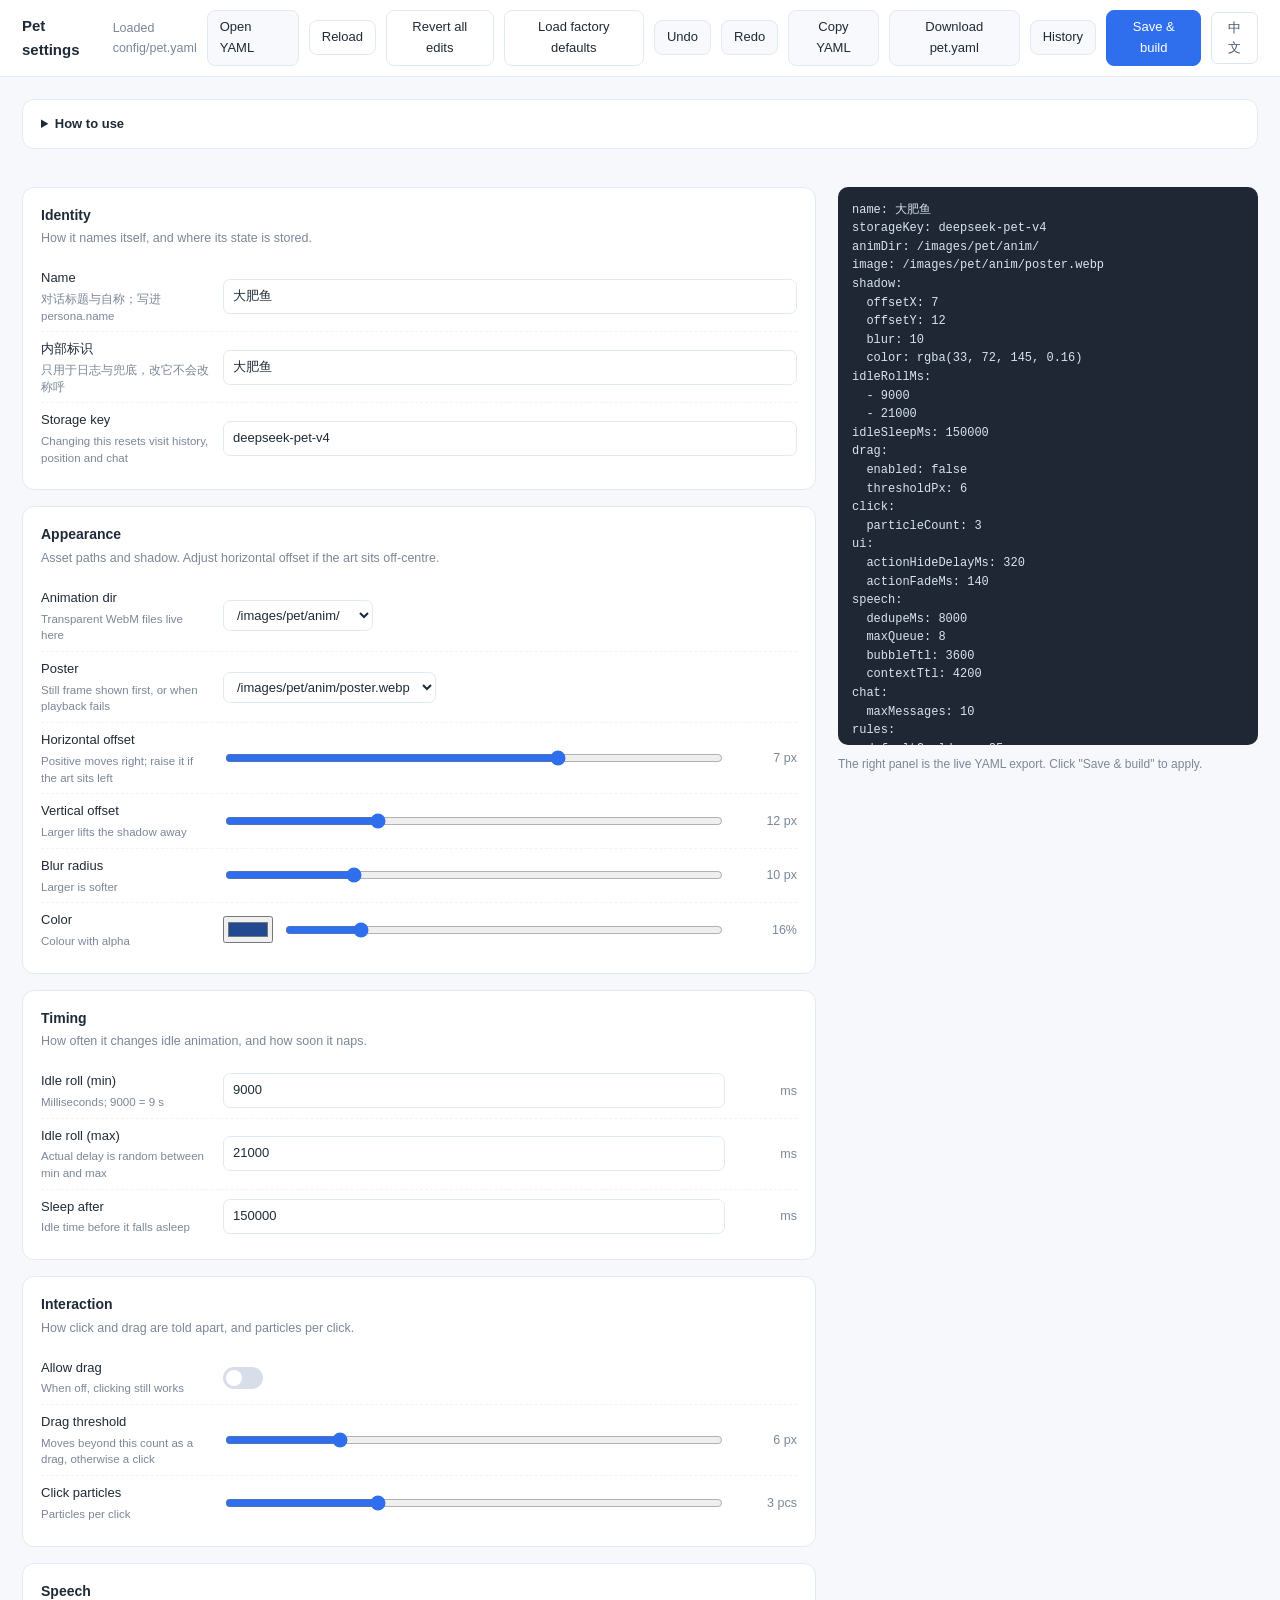
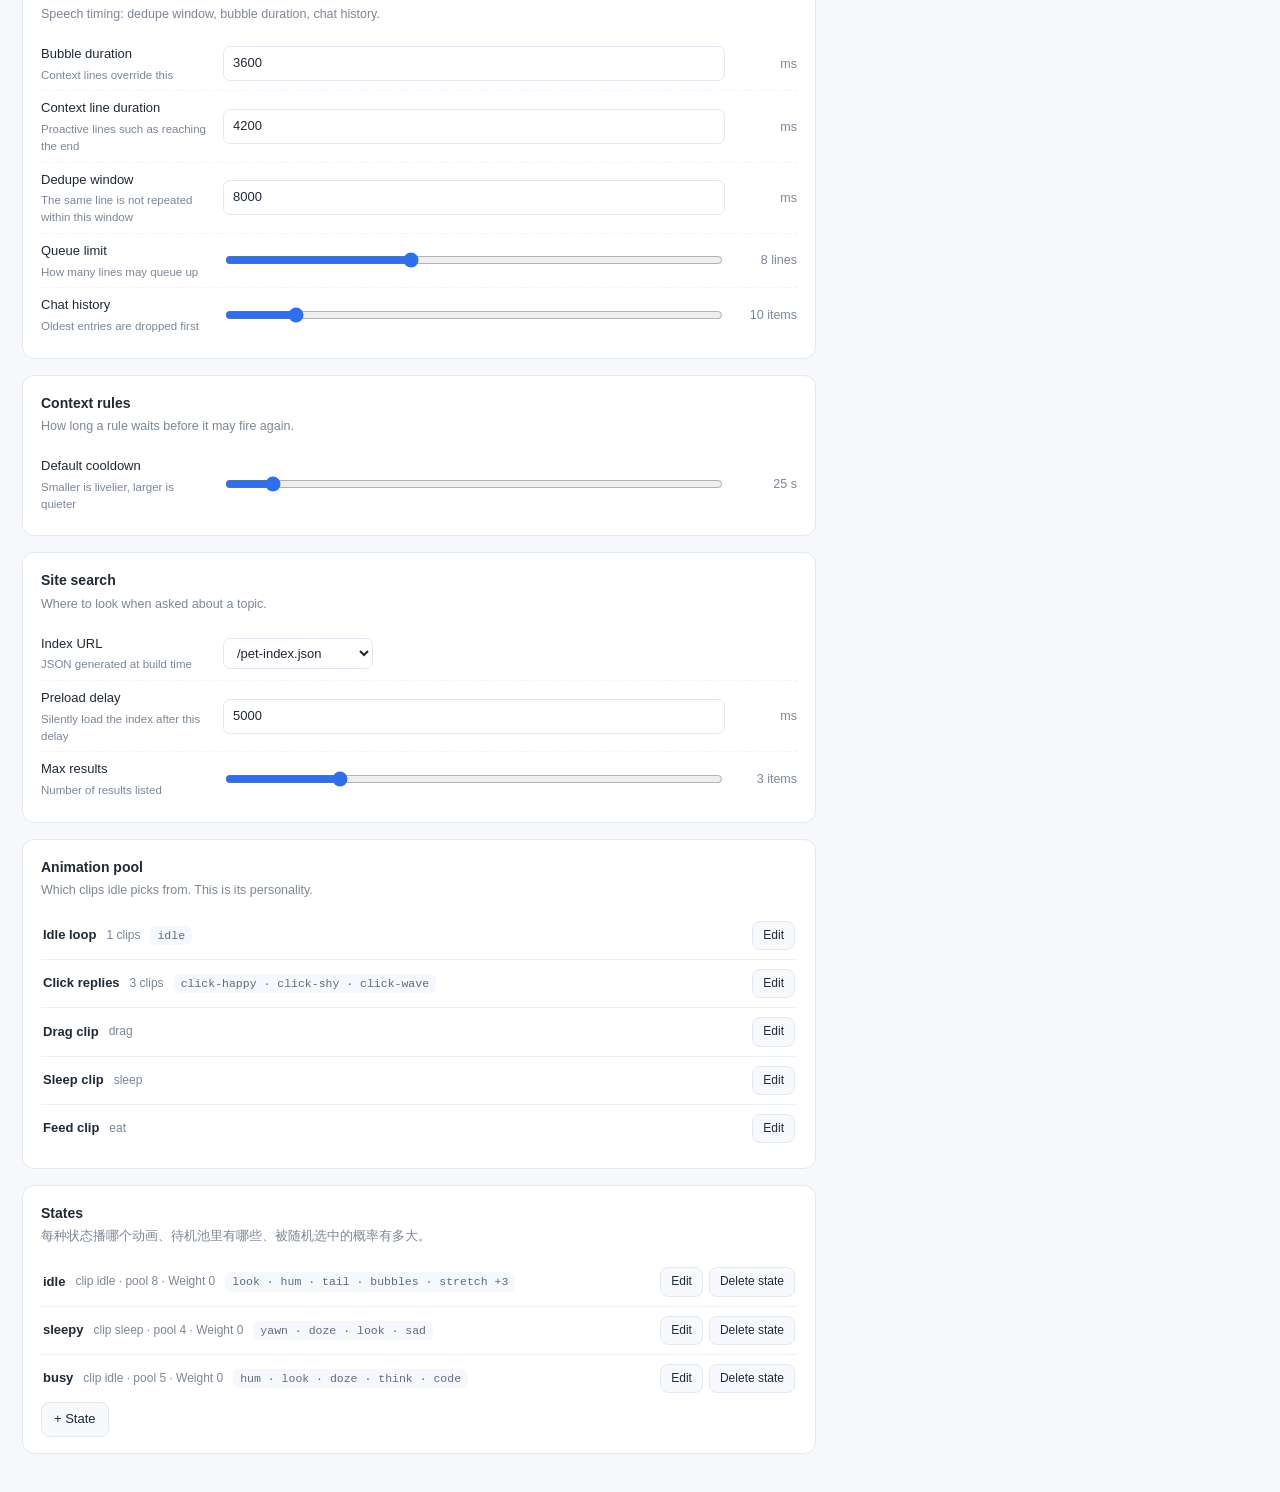
==== config-editor.html @ 7b2c8d51 "feat: 文案抽到 content/ 数据文件、默认配置可重置、规则可停用、演示页测试面板" ====
<!DOCTYPE html>
<html lang="zh-CN">
<head>
<meta charset="utf-8">
<meta name="viewport" content="width=device-width, initial-scale=1">
<title>宠物配置</title>
<style>
    :root {
        color-scheme: light;
        --line: #e3e9f3;
        --ink: #1f2a37;
        --muted: #7b8798;
        --brand: #2f6fed;
        --bg: #f6f8fc;
    }
    * { box-sizing: border-box; }
    .help-panel kbd { font:11px/1.4 ui-monospace,Consolas,monospace; background:#eef3fc; border:1px solid #d7e2f4; border-bottom-width:2px; border-radius:4px; padding:1px 5px; color:#2a4f9b; white-space:nowrap; }
    .help-panel code { background:#eef3fc; padding:1px 5px; border-radius:4px; font-size:12px; }

    body {
        margin: 0; background: var(--bg); color: var(--ink);
        font: 14px/1.6 -apple-system, "Segoe UI", "Microsoft YaHei", sans-serif;
    }
    header {
        position: sticky; top: 0; z-index: 20; background: #fff;
        border-bottom: 1px solid var(--line); padding: 10px 22px;
        display: flex; align-items: center; gap: 10px;
    }
    header h1 { font-size: 15px; margin: 0; }
    header .status { flex: 1; font-size: 12.5px; color: var(--muted); }
    button {
        font: inherit; font-size: 13px; padding: 6px 12px; cursor: pointer;
        border: 1px solid var(--line); background: #f7f9fd; border-radius: 8px; color: var(--ink);
    }
    button:hover { background: #eef3fc; }
    button.primary { background: var(--brand); border-color: var(--brand); color: #fff; }
    button.ghost { background: transparent; }

    main { display: grid; grid-template-columns: minmax(360px, 1fr) 420px; gap: 22px; padding: 22px; align-items: start; }
    @media (max-width: 1080px) { main { grid-template-columns: 1fr; } }

    .card { background: #fff; border: 1px solid var(--line); border-radius: 12px; padding: 16px 18px; margin-bottom: 16px; }
    .card > header { all: unset; display: block; margin-bottom: 10px; }
    .card h2 { font-size: 14px; margin: 0 0 2px; }
    .card .desc { font-size: 12.5px; color: var(--muted); margin: 0 0 12px; }

    .field { display: grid; grid-template-columns: 168px 1fr; gap: 14px; align-items: center; padding: 7px 0; border-top: 1px dashed transparent; }
    .field + .field { border-top-color: #f0f3f9; }
    .field .name { font-size: 13px; }
    .field .name small { display: block; color: var(--muted); font-size: 11.5px; line-height: 1.45; margin-top: 2px; }
    /* 控件只有这一套样式：文本框、数字框、多行文本、下拉都走同一组值 */
    input[type=text], input[type=number], textarea, select {
        width: 100%; padding: 6px 9px; border: 1px solid var(--line); border-radius: 7px;
        font: inherit; font-size: 13px; background: #fff; color: inherit; max-width: 100%;
    }
    input[type=text]:focus, input[type=number]:focus, textarea:focus, select:focus {
        outline: 2px solid rgba(47, 111, 237, .25); border-color: var(--brand);
    }
    .inline { display: flex; align-items: center; gap: 10px; }
    .inline select { width: auto; min-width: 150px; flex: 0 0 auto; }
    .inline input[type=range] { flex: 1; accent-color: var(--brand); }
    .val { min-width: 62px; text-align: right; font-variant-numeric: tabular-nums; font-size: 12.5px; color: var(--muted); }

    .switch { position: relative; display: inline-block; vertical-align: middle; flex: none; width: 40px; height: 22px; }
    .switch input { opacity: 0; width: 0; height: 0; }
    .switch span {
        position: absolute; inset: 0; background: #d7deea; border-radius: 999px; transition: .15s; cursor: pointer;
    }
    .switch span::after {
        content: ""; position: absolute; width: 16px; height: 16px; left: 3px; top: 3px;
        background: #fff; border-radius: 50%; transition: .15s;
    }
    .switch input:checked + span { background: var(--brand); }
    .switch input:checked + span::after { transform: translateX(18px); }

    .chips { display: flex; flex-wrap: wrap; gap: 6px; padding: 6px; border: 1px solid var(--line); border-radius: 8px; min-height: 38px; background: #fbfcfe; }
    .chip {
        display: inline-flex; align-items: center; gap: 6px; font-size: 12.5px;
        background: #eaf1ff; color: #2a4f9b; border-radius: 999px; padding: 2px 8px;
    }
    .srow { border-top:1px solid #eef2f8; padding:9px 2px; }
    .srow:first-child { border-top:0; }
    .srow-head { display:flex; align-items:center; gap:12px; justify-content:space-between; }
    .srow-main { display:flex; align-items:center; gap:10px; flex-wrap:wrap; min-width:0; }
    .srow-main b { font-size:13px; }
    .srow-meta { font-size:12px; color:var(--muted); font-variant-numeric:tabular-nums; }
    .srow-preview { font:11.5px/1.5 Consolas,monospace; color:#5f6b7d; background:#f5f8fd; border-radius:6px; padding:1px 7px; }
    .srow-bad { font-size:11px; color:#b22a2a; background:#fdeeee; border-radius:6px; padding:1px 7px; }
    .srow-btns { display:flex; gap:6px; flex-shrink:0; }
    .srow-btns button { font-size:12px; padding:4px 10px; }
    .srow.open { background:#fbfdff; }
    .srow.open .srow-head { margin-bottom:10px; }
    .ctrl-col { display:flex; flex-direction:column; gap:10px; }
    .ctrl-col > .chips.pick { margin:0; }
    .ctrl-col > .inline { gap:8px; }
    .field:has(.ctrl-col) { align-items:start; padding-top:10px; padding-bottom:12px; }
    .chips.pick { padding:0; border:0; }
    .chips.pick .chip { cursor:pointer; user-select:none; background:#f3f6fc; border:1px solid #e1e8f4; }
    .chips.pick .chip.on { background:#e8f0ff; border-color:var(--brand); color:#1c4fa8; font-weight:600; }
    .chips.pick .chip.bad { border-color:#e05a5a; background:#fdeeee; color:#a12121; }
    .chip b { cursor: pointer; font-weight: 400; color: #6f86b5; }
    .chip b:hover { color: #d43b3b; }
    .chips input { border: 0; outline: 0; font: inherit; font-size: 12.5px; background: transparent; flex: 1; min-width: 90px; }

    .rowcat { display: grid; grid-template-columns: 1fr 90px 2fr 28px; gap: 8px; align-items: center; margin-bottom: 8px; }
    .rowcat input { padding: 5px 8px; font-size: 12.5px; }
    .rowcat .del { border: 0; background: transparent; color: #b9c2d0; cursor: pointer; font-size: 15px; }
    .rowcat .del:hover { color: #d43b3b; }
    .cathead { display: grid; grid-template-columns: 1fr 90px 2fr 28px; gap: 8px; font-size: 11.5px; color: var(--muted); margin-bottom: 6px; }

    .panel { position: sticky; top: 66px; }
    .panel pre {
        margin: 0; padding: 14px; background: #1e2733; color: #d9e3f2; border-radius: 10px;
        font: 12px/1.55 Consolas, monospace; overflow: auto; max-height: 62vh;
    }
    .panel .tip { font-size: 12px; color: var(--muted); margin: 10px 0 0; }
    .banner {
        display: none; margin: 0 0 14px; padding: 12px 14px; border-radius: 10px;
        background: #fff8e8; border: 1px solid #f2ddb0; font-size: 12.5px;
    }
    .banner textarea { width: 100%; min-height: 90px; margin-top: 8px; font: 12px/1.5 Consolas, monospace; padding: 8px; border-radius: 8px; border: 1px solid #e6d3a8; }
</style>
</head>
<body data-title-key="cfg.title" data-help-key="cfg">
<header>
    <h1 data-i18n="cfg.title">宠物配置</h1>
    <span class="status" id="status" data-i18n="cfg.opening">正在读取配置…</span>
    <label class="ghost" style="display:inline-flex;align-items:center;padding:6px 12px;border:1px solid var(--line);border-radius:8px;background:#f7f9fd;cursor:pointer;font-size:13px"><span data-i18n="cfg.openFile">打开 YAML</span><input type="file" id="file" accept=".yaml,.yml,.json" hidden></label><button class="ghost" onclick="reload()" data-i18n="cfg.reload">重新读取</button>
    <button class="ghost" onclick="resetAll()" data-i18n="cfg.revert">撤销全部改动</button>
    <button class="ghost" onclick="resetFactory()" data-i18n="cfg.factory">恢复出厂默认</button>
    <button id="cfgUndoBtn" onclick="undo()" data-i18n="zone.undo" disabled>撤销</button>
    <button id="cfgRedoBtn" onclick="redo()" data-i18n="zone.redo" disabled>重做</button>
    <button onclick="copyYaml()" data-i18n="cfg.copy">复制 YAML</button>
    <button onclick="downloadYaml()" data-i18n="cfg.download">下载 pet.yaml</button>
    <button onclick="openHistory()" data-i18n="cfg.history">历史版本</button>
    <button class="primary" onclick="saveAndBuild()" data-i18n="cfg.save">保存并编译</button>
</header>

<main>
    <section>
        <div class="banner" id="banner">
            浏览器不让网页自动读取本地文件。点顶部「打开 YAML」选择 <code>config/pet.yaml</code>，
            或把内容粘到下面。
            <textarea id="pasteYaml" placeholder="粘贴 pet.yaml 全文…"></textarea>
            <button onclick="parsePaste()" data-i18n="cfg.parsePaste">解析粘贴内容</button>
        </div>
        <div id="form"></div>
    </section>

    <aside class="panel">
        <pre id="yaml"></pre>
        <p class="tip" data-i18n="cfg.tip">右侧是实时导出结果，点「保存并编译」即可生效。</p>
    </aside>
</main>

<script src="vendor/js-yaml.min.js"></script>
<script>
'use strict';

let cfg = null;
let base = null;   // 默认值，用于「恢复默认」

/* ---------- 撤销 / 重做 ---------- */
const history = { stack: [], index: -1, limit: 120 };
let pushTimer = null;

function snapshot() { return JSON.stringify(cfg); }

function updateHistoryButtons() {
    const u = document.getElementById('cfgUndoBtn');
    const r = document.getElementById('cfgRedoBtn');
    if (u) u.disabled = history.index <= 0;
    if (r) r.disabled = history.index >= history.stack.length - 1;
}

function pushHistory() {
    if (!cfg) return;
    const snap = snapshot();
    if (history.stack[history.index] === snap) return;
    history.stack = history.stack.slice(0, history.index + 1);
    history.stack.push(snap);
    if (history.stack.length > history.limit) history.stack.shift();
    history.index = history.stack.length - 1;
    updateHistoryButtons();
}

function resetHistory() {
    clearTimeout(pushTimer);
    if (!cfg) return;
    history.stack = [snapshot()];
    history.index = 0;
    updateHistoryButtons();
}

function schedulePush() {
    clearTimeout(pushTimer);
    pushTimer = setTimeout(pushHistory, 450);
}

function restore(snap) {
    cfg = JSON.parse(snap);
    render();
    updateHistoryButtons();
}

function undo() {
    clearTimeout(pushTimer);
    pushHistory();
    if (history.index <= 0) return;
    history.index -= 1;
    restore(history.stack[history.index]);
}

function redo() {
    clearTimeout(pushTimer);
    if (history.index >= history.stack.length - 1) return;
    history.index += 1;
    restore(history.stack[history.index]);
}

/* 在输入框里打字时交给浏览器原生撤销 */
function isTyping(target) {
    if (!target) return false;
    const tag = (target.tagName || '').toUpperCase();
    if (tag === 'TEXTAREA') return true;
    if (tag === 'INPUT') {
        const type = (target.type || 'text').toLowerCase();
        return ['text', 'number', 'range', 'color'].indexOf(type) >= 0;
    }
    return false;
}

document.addEventListener('keydown', function (e) {
    if (!(e.ctrlKey || e.metaKey)) return;
    const key = e.key.toLowerCase();
    const isUndo = key === 'z' && !e.shiftKey;
    const isRedo = (key === 'z' && e.shiftKey) || key === 'y';
    if (!isUndo && !isRedo) return;
    if (isTyping(e.target)) return;
    e.preventDefault();
    if (isUndo) undo(); else redo();
});

/* ---------------- 字段定义：中文标签 + 说明 + 控件类型 ---------------- */

const SCHEMA = [
    {
        title: '身份',
        desc: '它在对话里怎么称呼自己，以及状态存在哪个键下面。',
        fields: [
            { path: ['persona', 'name'], label: '名字', hint: '对话标题与自称；写进 persona.name', type: 'text' },
            { path: ['name'], label: '内部标识', hint: '只用于日志与兜底，改它不会改称呼', type: 'text' },
            { path: ['storageKey'], label: '存储键', hint: '换掉会让访客记录、位置、聊天全部重置', type: 'text' }
        ]
    },
    {
        title: '外观',
        desc: '素材位置与投影。角色看起来偏左或偏右，调「水平偏移」。',
        fields: [
            { path: ['animDir'], label: '动画目录', hint: '透明 WebM 放这里', type: 'path', asset: 'dirs' },
            { path: ['image'], label: '占位图', hint: '首帧或无法播放时的静帧', type: 'path', asset: 'images' },
            { path: ['shadow', 'offsetX'], label: '水平偏移', hint: '正数向右；偏左就调大', type: 'range', min: -20, max: 20, step: 1, unit: 'px' },
            { path: ['shadow', 'offsetY'], label: '垂直偏移', hint: '越大越"飘在上面"', type: 'range', min: 0, max: 40, step: 1, unit: 'px' },
            { path: ['shadow', 'blur'], label: '模糊半径', hint: '越大越柔和', type: 'range', min: 0, max: 40, step: 1, unit: 'px' },
            { path: ['shadow', 'color'], label: '颜色', hint: '带透明度的颜色值', type: 'color' }
        ]
    },
    {
        title: '节奏',
        desc: '她多久换一次待机小动作，以及多久没人理就睡着。',
        fields: [
            { path: ['idleRollMs', 0], label: '换动作间隔（最短）', hint: '单位毫秒；9000 = 9 秒', type: 'number', min: 1000, max: 120000, step: 500, unit: 'ms' },
            { path: ['idleRollMs', 1], label: '换动作间隔（最长）', hint: '实际间隔在上限与下限之间随机', type: 'number', min: 1000, max: 300000, step: 500, unit: 'ms' },
            { path: ['idleSleepMs'], label: '多久后睡着', hint: '无操作累计到这个时间', type: 'number', min: 10000, max: 1800000, step: 5000, unit: 'ms' }
        ]
    },
    {
        title: '交互',
        desc: '点击与拖拽怎么区分，点一下飘出几个粒子。',
        fields: [
            { path: ['drag', 'enabled'], label: '允许拖拽', hint: '关掉之后只能点', type: 'toggle' },
            { path: ['drag', 'thresholdPx'], label: '拖拽判定距离', hint: '位移超过这个值才算拖，否则算点', type: 'range', min: 2, max: 20, step: 1, unit: 'px' },
            { path: ['click', 'particleCount'], label: '点击粒子数', hint: '点一次飘出的爱心/水滴数量', type: 'range', min: 0, max: 10, step: 1, unit: '个' }
        ]
    },
    {
        title: '语言',
        desc: '说话的节奏：同一句多久内不重复、气泡停留多久、对话保留几条。',
        fields: [
            { path: ['speech', 'bubbleTtl'], label: '气泡停留', hint: '情境台词会覆盖这个值', type: 'number', min: 800, max: 20000, step: 200, unit: 'ms' },
            { path: ['speech', 'contextTtl'], label: '情境台词停留', hint: '读到底、换页这类主动说话', type: 'number', min: 800, max: 20000, step: 200, unit: 'ms' },
            { path: ['speech', 'dedupeMs'], label: '防重复窗口', hint: '这段时间内同一句不重复说', type: 'number', min: 0, max: 120000, step: 500, unit: 'ms' },
            { path: ['speech', 'maxQueue'], label: '待说队列上限', hint: '说不过来时最多积压几句', type: 'range', min: 1, max: 20, step: 1, unit: '句' },
            { path: ['chat', 'maxMessages'], label: '对话保留条数', hint: '超出后丢弃最早的', type: 'range', min: 4, max: 50, step: 1, unit: '条' }
        ]
    },
    {
        title: '情境规则',
        desc: '每条规则触发一次后，需要等多久才可能再次触发。',
        fields: [
            { path: ['rules', 'defaultCooldown'], label: '默认冷却', hint: '越小越活泼，越大越安静', type: 'range', min: 0, max: 300, step: 5, unit: '秒' }
        ]
    },
    {
        title: '站内检索',
        desc: '对话里问「有没有讲 X 的」时，去哪找索引。',
        fields: [
            { path: ['search', 'url'], label: '索引地址', hint: '构建期生成的 JSON', type: 'path', asset: 'json' },
            { path: ['search', 'preloadDelayMs'], label: '预取延迟', hint: '首屏多久后静默加载索引', type: 'number', min: 0, max: 60000, step: 500, unit: 'ms' },
            { path: ['search', 'maxResults'], label: '最多返回几条', hint: '问答里列出的结果数量', type: 'range', min: 1, max: 10, step: 1, unit: '条' }
        ]
    },

];

/* ---------------- 路径读写 ---------------- */

const T = (x) => (window.PetI18n ? PetI18n.t(x) : x);

/* 磁盘上真实存在的素材：能选就不让人手打 */
const ASSETS = { clips: [], images: [], json: [], dirs: [] };
let assetsReady = false;

async function loadAssets() {
    const grab = async (kind) => {
        try {
            const r = await fetch('/api/assets?kind=' + kind, { cache: 'no-store' });
            const j = await r.json();
            return j && j.ok ? j.items : [];
        } catch (e) { return []; }
    };
    const [clips, images, json] = await Promise.all([grab('clips'), grab('images'), grab('json')]);
    ASSETS.clips = clips;
    ASSETS.images = images;
    ASSETS.json = json.filter((x) => !/\/package\.json$/.test(x.path));
    const dirs = {};
    clips.forEach((c) => { dirs[c.path.replace(/[^/]+$/, '')] = true; });
    ASSETS.dirs = Object.keys(dirs).sort();
    assetsReady = clips.length > 0;
}

const clipNames = () => ASSETS.clips.map((c) => c.name);

const isObj = (v) => v && typeof v === 'object' && !Array.isArray(v);

function getPath(obj, path) {
    let o = obj;
    for (const k of path) { if (o == null) return undefined; o = o[k]; }
    return o;
}

function setPath(obj, path, value) {
    let o = obj;
    for (let i = 0; i < path.length - 1; i++) {
        if (o[path[i]] == null || typeof o[path[i]] !== 'object') o[path[i]] = {};
        o = o[path[i]];
    }
    o[path[path.length - 1]] = value;
}

/* ---------------- 控件 ---------------- */

function el(tag, cls, text) {
    const n = document.createElement(tag);
    if (cls) n.className = cls;
    if (text != null) n.textContent = text;
    return n;
}

function fieldRow(spec) {
    const wrap = el('div', 'field');
    const name = el('div', 'name', T(spec.label));
    if (spec.hint) name.appendChild(el('small', null, T(spec.hint)));
    wrap.appendChild(name);

    const value = getPath(cfg, spec.path);
    const ctrl = el('div');

    const commit = (v) => {
        setPath(cfg, spec.path, v);
        updateYaml();
        schedulePush();
    };

    if (spec.type === 'toggle') {
        const sw = el('label', 'switch');
        const input = document.createElement('input');
        input.type = 'checkbox';
        input.checked = !!value;
        input.addEventListener('change', () => commit(input.checked));
        sw.append(input, el('span'));
        ctrl.appendChild(sw);
    } else if (spec.type === 'range') {
        const box = el('div', 'inline');
        const input = document.createElement('input');
        input.type = 'range';
        input.min = spec.min; input.max = spec.max; input.step = spec.step || 1;
        input.value = value;
        const out = el('span', 'val', value + (spec.unit ? ' ' + T(spec.unit) : ''));
        input.addEventListener('input', () => {
            const v = Number(input.value);
            out.textContent = v + (spec.unit ? ' ' + T(spec.unit) : '');
            commit(v);
        });
        box.append(input, out);
        ctrl.appendChild(box);
    } else if (spec.type === 'color') {
        // 只给色板和透明度，避免手打 rgba 出错
        const box = el('div', 'inline');
        const cur = parseColor(value);
        const swatch = document.createElement('input');
        swatch.type = 'color';
        swatch.value = cur.hex;
        const alpha = document.createElement('input');
        alpha.type = 'range';
        alpha.min = 0; alpha.max = 100; alpha.step = 1;
        alpha.value = Math.round(cur.a * 100);
        const out = el('span', 'val', Math.round(cur.a * 100) + '%');
        const push = () => {
            const a = Number(alpha.value) / 100;
            out.textContent = Math.round(a * 100) + '%';
            commit(rgbaStr(swatch.value, a));
        };
        swatch.addEventListener('input', push);
        alpha.addEventListener('input', push);
        box.append(swatch, alpha, out);
        ctrl.appendChild(box);
    } else if (spec.type === 'path') {
        // 从磁盘清单里挑，选不到才允许手填
        const kind = spec.asset;          // dirs | images | json
        const pool = kind === 'dirs' ? ASSETS.dirs
            : kind === 'images' ? ASSETS.images.map((x) => x.path)
            : ASSETS.json.map((x) => x.path);
        const box = el('div', 'inline');
        const sel = document.createElement('select');
        const custom = document.createElement('input');
        custom.type = 'text';
        custom.placeholder = T('自定义路径');
        custom.style.display = 'none';

        const fill = (keep) => {
            sel.innerHTML = '';
            const opts = pool.slice();
            if (keep && opts.indexOf(keep) < 0) opts.unshift(keep);
            if (!keep && opts.length) {
                // 没设过值时才放一个不可选的占位，避免下拉里多一个点不出东西的项
                const ph = new Option(T('（未设置）'), '');
                ph.disabled = true;
                ph.selected = true;
                sel.appendChild(ph);
            }
            opts.forEach((v) => sel.appendChild(new Option(v, v)));
            if (keep) sel.value = keep;
        };
        fill(value);

        sel.addEventListener('change', () => {
            if (sel.value === '__custom') { custom.style.display = ''; custom.focus(); return; }
            if (!sel.value) return;               // 占位项不会触发，这里只是兜底
            custom.style.display = 'none';
            custom.value = '';
            commit(sel.value);
        });
        custom.addEventListener('input', () => commit(custom.value));

        const manual = new Option(T('手动输入…'), '__custom');
        sel.appendChild(manual);
        box.append(sel, custom);
        ctrl.appendChild(box);
    } else if (spec.type === 'number') {
        const box = el('div', 'inline');
        const input = document.createElement('input');
        input.type = 'number';
        input.value = value;
        if (spec.min != null) input.min = spec.min;
        if (spec.max != null) input.max = spec.max;
        input.step = spec.step || 1;
        const unit = el('span', 'val', spec.unit ? T(spec.unit) : '');
        input.addEventListener('input', () => {
            let v = Number(input.value);
            if (Number.isNaN(v)) return;
            if (spec.min != null && v < spec.min) v = spec.min;
            if (spec.max != null && v > spec.max) v = spec.max;
            commit(v);
        });
        box.append(input, unit);
        ctrl.appendChild(box);
    } else {
        const input = document.createElement('input');
        input.type = 'text';
        input.value = value == null ? '' : value;
        input.addEventListener('input', () => commit(input.value));
        ctrl.appendChild(input);
    }

    wrap.appendChild(ctrl);
    return wrap;
}

/* ---------------- 颜色工具 ---------------- */

function parseColor(v) {
    const s = String(v || '').trim();
    let m = s.match(/^#([0-9a-f]{6})$/i);
    if (m) {
        return {
            hex: '#' + m[1].toLowerCase(),
            a: 1
        };
    }
    m = s.match(/rgba?\(([^)]+)\)/i);
    if (m) {
        const p = m[1].split(',').map((x) => parseFloat(x));
        const h = (n) => Math.max(0, Math.min(255, Math.round(n || 0))).toString(16).padStart(2, '0');
        return {
            hex: '#' + h(p[0]) + h(p[1]) + h(p[2]),
            a: p.length > 3 && !Number.isNaN(p[3]) ? Math.max(0, Math.min(1, p[3])) : 1
        };
    }
    return { hex: '#214890', a: 0.16 };
}

function rgbaStr(hex, a) {
    const r = parseInt(hex.slice(1, 3), 16);
    const g = parseInt(hex.slice(3, 5), 16);
    const b = parseInt(hex.slice(5, 7), 16);
    return 'rgba(' + r + ', ' + g + ', ' + b + ', ' + (Math.round(a * 100) / 100) + ')';
}

function hexToRgb(hex) { return rgbaStr(hex, 0.16); }

/* ---------------- 状态（idle / sleepy / busy …） ---------------- */



/* ---------------- 动作库（折叠行 + 按需展开） ---------------- */

let animEditing = null;

function animEditor() {
    const card = el('div', 'card');
    card.appendChild(el('h2', null, T('动作库')));
    card.appendChild(el('p', 'desc', T('待机时从哪些动画里抽。改这里等于改她的性格。')));

    const body = el('div');
    card.appendChild(body);

    const ROWS = [
        { path: ['animations', 'idle'], label: '常驻待机', hint: '一直循环的动画', type: 'clips' },
        { path: ['animations', 'clicks'], label: '点击回应', hint: '被点时的候选', type: 'clips' },
        { path: ['animations', 'drag'], label: '拖拽动画', hint: '抓起时播的那一个', type: 'clip' },
        { path: ['animations', 'events', 'sleep'], label: '睡着时', hint: '进入休眠播一次', type: 'clip' },
        { path: ['animations', 'events', 'eat'], label: '喂食时', hint: '点喂食按钮播一次', type: 'clip' }
    ];

    const commit = (path, v) => {
        setPath(cfg, path, v);
        updateYaml();
        schedulePush();
    };

    const redraw = () => {
        body.innerHTML = '';
        ROWS.forEach((row, idx) => {
            const value = getPath(cfg, row.path);
            const open = animEditing === idx;

            const wrap = el('div', 'srow' + (open ? ' open' : ''));
            const head = el('div', 'srow-head');
            const main = el('div', 'srow-main');
            main.appendChild(el('b', null, T(row.label)));

            const meta = el('span', 'srow-meta');
            const paintMeta = () => {
                const v = getPath(cfg, row.path);
                if (row.type === 'clips') {
                    const list = Array.isArray(v) ? v : [];
                    meta.textContent = list.length + ' ' + T('个动画');
                } else {
                    meta.textContent = v || T('（不播动画）');
                }
            };
            paintMeta();
            main.appendChild(meta);

            if (!open) {
                const v = getPath(cfg, row.path);
                const list = Array.isArray(v) ? v : [];
                if (row.type === 'clips' && list.length) {
                    const pv = el('span', 'srow-preview');
                    pv.textContent = list.slice(0, 5).join(' · ') + (list.length > 5 ? ' +' + (list.length - 5) : '');
                    main.appendChild(pv);
                }
            }

            const btns = el('div', 'srow-btns');
            const edit = el('button', null, open ? T('收起') : T('编辑'));
            edit.addEventListener('click', () => {
                animEditing = open ? null : idx;
                redraw();
            });
            btns.appendChild(edit);
            head.append(main, btns);
            wrap.appendChild(head);

            if (open) {
                const ctrl = el('div', 'ctrl-col');
                const known = clipNames();

                if (row.type === 'clips') {
                    const list = Array.isArray(value) ? value.slice() : [];
                    const chips = el('div', 'chips pick');
                    const names = known.slice();
                    list.forEach((n) => { if (names.indexOf(n) < 0) names.push(n); });
                    const paint = () => {
                        chips.innerHTML = '';
                        names.forEach((n) => {
                            const on = list.indexOf(n) >= 0;
                            const missing = known.indexOf(n) < 0;
                            const chip = el('span', 'chip' + (on ? ' on' : '') + (missing ? ' bad' : ''), n);
                            if (missing) chip.title = T('配置里有，但磁盘上找不到这个动画');
                            chip.addEventListener('click', () => {
                                const k = list.indexOf(n);
                                if (k >= 0) list.splice(k, 1); else list.push(n);
                                commit(row.path, list.slice());
                                paintMeta();
                                paint();
                            });
                            chips.appendChild(chip);
                        });
                    };
                    paint();

                    const tools = el('div', 'inline');
                    const all = el('button', null, T('全选'));
                    all.addEventListener('click', () => {
                        list.length = 0;
                        known.forEach((n) => list.push(n));
                        commit(row.path, list.slice());
                        paintMeta();
                        paint();
                    });
                    const none = el('button', null, T('清空'));
                    none.addEventListener('click', () => {
                        list.length = 0;
                        commit(row.path, []);
                        paintMeta();
                        paint();
                    });
                    tools.append(all, none);
                    ctrl.append(chips, tools);
                } else {
                    const sel = document.createElement('select');
                    sel.appendChild(new Option(T('（不播动画）'), ''));
                    const names = known.slice();
                    if (value && names.indexOf(value) < 0) names.unshift(value);
                    names.forEach((n) => sel.appendChild(new Option(n, n)));
                    sel.value = value || '';
                    sel.addEventListener('change', () => {
                        commit(row.path, sel.value);
                        paintMeta();
                    });
                    ctrl.appendChild(sel);
                }
                wrap.appendChild(ctrl);
            }

            body.appendChild(wrap);
        });
    };

    redraw();
    return card;
}

/* 折叠时只画一行摘要；展开的那一个才建控件，避免每个状态都铺 32 个芯片 */
let stateEditing = null;

function statesEditor() {
    const card = el('div', 'card');
    card.appendChild(el('h2', null, T('状态')));
    card.appendChild(el('p', 'desc', T('每种状态播哪个动画、待机池里有哪些、被随机选中的概率有多大。')));

    const body = el('div');
    const footer = el('div');
    card.append(body, footer);

    const redraw = () => {
        body.innerHTML = '';
        const states = cfg.states && typeof cfg.states === 'object' ? cfg.states : null;
        if (!states) {
            body.appendChild(el('p', 'desc', T('配置里还没有 states。')));
            return;
        }
        if (stateEditing && !states[stateEditing]) stateEditing = null;

        Object.keys(states).forEach((name) => {
            const st = states[name] && typeof states[name] === 'object' ? states[name] : {};
            states[name] = st;
            const open = stateEditing === name;
            const pool = Array.isArray(st.pool) ? st.pool : [];
            const weight = Number.isFinite(Number(st.weight)) ? Number(st.weight) : 0;

            const row = el('div', 'srow' + (open ? ' open' : ''));
            const head = el('div', 'srow-head');

            const main = el('div', 'srow-main');
            main.appendChild(el('b', null, name));

            const meta = el('span', 'srow-meta');
            meta.textContent = 'clip ' + (st.clip || T('（不指定）')) +
                ' · ' + T('池') + ' ' + pool.length +
                ' · ' + T('权重') + ' ' + weight;
            main.appendChild(meta);

            if (!st.clip || !pool.length) {
                const bad = el('span', 'srow-bad', T('不完整'));
                bad.title = (!st.clip ? T('缺 clip') : '') + (!st.clip && !pool.length ? ' · ' : '') + (!pool.length ? T('池是空的') : '');
                main.appendChild(bad);
            }

            if (!open && pool.length) {
                const preview = el('span', 'srow-preview');
                preview.textContent = pool.slice(0, 5).join(' · ') + (pool.length > 5 ? ' +' + (pool.length - 5) : '');
                main.appendChild(preview);
            }

            const btns = el('div', 'srow-btns');
            const edit = el('button', null, open ? T('收起') : T('编辑'));
            edit.addEventListener('click', () => {
                stateEditing = open ? null : name;
                redraw();
            });
            btns.appendChild(edit);

            const del = el('button', null, T('删除状态'));
            del.addEventListener('click', () => {
                delete cfg.states[name];
                if (stateEditing === name) stateEditing = null;
                // 规则里引用到这个状态的也一并清掉，免得留下死引用
                if (cfg.policy && Array.isArray(cfg.policy.stateRules)) {
                    cfg.policy.stateRules = cfg.policy.stateRules.filter((r) => r && r.state !== name);
                }
                redraw();
                updateYaml();
                pushHistory();
            });
            btns.appendChild(del);

            head.append(main, btns);
            row.appendChild(head);

            if (open) {
                const ctrl = el('div', 'ctrl-col');

                const clip = document.createElement('select');
                clip.appendChild(new Option(T('（不指定）'), ''));
                const names = clipNames();
                if (st.clip && names.indexOf(st.clip) < 0) names.unshift(st.clip);
                names.forEach((n) => clip.appendChild(new Option(n, n)));
                clip.value = st.clip || '';

                // 权重只在这里改：滑杆 0–100，旁边显示原始值和占比
                const weightTotal = () => Object.keys(cfg.states || {}).reduce((a, id) => {
                    const w = Number((cfg.states[id] || {}).weight);
                    return a + (Number.isFinite(w) && w > 0 ? w : 0);
                }, 0);

                const weightBox = document.createElement('input');
                weightBox.type = 'range';
                weightBox.min = 0;
                weightBox.max = 100;
                weightBox.step = 1;
                weightBox.style.width = '120px';
                weightBox.title = T('随机权重');
                weightBox.value = Math.max(0, Math.min(100, weight));

                const weightOut = el('span', 'val');
                const paintWeight = () => {
                    const v = Number(st.weight) || 0;
                    const total = weightTotal();
                    const pct = total ? Math.round(v / total * 100) : 0;
                    weightOut.textContent = total ? v + ' · ' + pct + '%' : String(v);
                };
                paintWeight();

                weightBox.addEventListener('input', () => {
                    const v = Number(weightBox.value);
                    if (Number.isNaN(v) || v < 0) return;
                    st.weight = v;
                    meta.textContent = 'clip ' + (st.clip || T('（不指定）')) +
                        ' · ' + T('池') + ' ' + (Array.isArray(st.pool) ? st.pool.length : 0) +
                        ' · ' + T('权重') + ' ' + v;
                    paintWeight();
                    updateYaml();
                    schedulePush();
                });

                const inline = el('div', 'inline');
                inline.append(clip, el('span', 'val', T('权重')), weightBox, weightOut);

                const chips = el('div', 'chips pick');
                const known = clipNames();
                const poolNames = known.slice();
                pool.forEach((n) => { if (poolNames.indexOf(n) < 0) poolNames.push(n); });
                const paint = () => {
                    chips.innerHTML = '';
                    const cur = Array.isArray(st.pool) ? st.pool : [];
                    poolNames.forEach((n) => {
                        const on = cur.indexOf(n) >= 0;
                        const missing = known.indexOf(n) < 0;
                        const chip = el('span', 'chip' + (on ? ' on' : '') + (missing ? ' bad' : ''), n);
                        if (missing) chip.title = T('配置里有，但磁盘上找不到这个动画');
                        chip.addEventListener('click', () => {
                            const list = Array.isArray(st.pool) ? st.pool.slice() : [];
                            const k = list.indexOf(n);
                            if (k >= 0) list.splice(k, 1); else list.push(n);
                            st.pool = list;
                            meta.textContent = 'clip ' + (st.clip || T('（不指定）')) +
                                ' · ' + T('池') + ' ' + list.length +
                                ' · ' + T('权重') + ' ' + (Number.isFinite(Number(st.weight)) ? Number(st.weight) : 0);
                            updateYaml();
                            schedulePush();
                            paint();
                        });
                        chips.appendChild(chip);
                    });
                };
                paint();

                clip.addEventListener('change', () => {
                    st.clip = clip.value || undefined;
                    if (!clip.value) delete st.clip;
                    meta.textContent = 'clip ' + (st.clip || T('（不指定）')) +
                        ' · ' + T('池') + ' ' + (Array.isArray(st.pool) ? st.pool.length : 0) +
                        ' · ' + T('权重') + ' ' + (Number.isFinite(Number(st.weight)) ? Number(st.weight) : 0);
                    updateYaml();
                    schedulePush();
                });

                ctrl.append(inline, chips);
                row.appendChild(ctrl);
            }

            body.appendChild(row);
        });
    };

    footer.innerHTML = '';
    const add = el('button', null, T('＋ 添加状态'));
    add.addEventListener('click', () => {
        if (!cfg.states || typeof cfg.states !== 'object') cfg.states = {};
        let n = 1, id;
        do { id = 'state' + n; n += 1; } while (cfg.states[id]);
        cfg.states[id] = { clip: '', pool: [], weight: 10 };
        stateEditing = id;          // 新建的直接展开，省一次点击
        redraw();
        updateYaml();
        pushHistory();
    });
    footer.appendChild(add);

    redraw();
    return card;
}

/* ---------------- 渲染 ---------------- */

function render() {
    const form = document.getElementById('form');
    form.innerHTML = '';

    SCHEMA.forEach((sec) => {
        const card = el('div', 'card');
        card.appendChild(el('h2', null, T(sec.title)));
        if (sec.desc) card.appendChild(el('p', 'desc', T(sec.desc)));
        sec.fields.forEach((spec) => card.appendChild(fieldRow(spec)));
        form.appendChild(card);
    });

    form.appendChild(animEditor());
    form.appendChild(statesEditor());

    updateYaml();
}

function updateYaml() {
    const out = document.getElementById('yaml');
    try {
        out.textContent = window.jsyaml
            ? window.jsyaml.dump(cfg, { lineWidth: 100, noRefs: true })
            : JSON.stringify(cfg, null, 2);
    } catch (e) {
        out.textContent = '导出失败：' + e.message;
    }
}

/* ---------------- 数据 ---------------- */

function deepMerge(dst, src) {
    Object.keys(src).forEach((k) => {
        const v = src[k];
        if (isObj(v) && isObj(dst[k])) deepMerge(dst[k], v);
        else if (Array.isArray(v)) dst[k] = JSON.parse(JSON.stringify(v));
        else if (isObj(v)) dst[k] = deepMerge({}, v);
        else dst[k] = v;
    });
    return dst;
}

function loadFromFile(file) {
    const reader = new FileReader();
    reader.onload = () => {
        try {
            const text = String(reader.result);
            cfg = window.jsyaml ? window.jsyaml.load(text) : JSON.parse(text);
            base = JSON.parse(JSON.stringify(cfg));
            document.getElementById('banner').style.display = 'none';
            render();
            var __st2 = document.getElementById('status');
            __st2.dataset.key = 'msg.loaded';
            __st2.dataset.suffix = ' ' + file.name;
            __st2.textContent = (window.PetI18n ? PetI18n.s('msg.loaded') : '已读取') + ' ' + file.name;
        } catch (e) {
            alert('解析失败：' + e.message);
        }
    };
    reader.readAsText(file, 'utf-8');
}

document.addEventListener('DOMContentLoaded', function () {
    const input = document.getElementById('file');
    if (input) input.addEventListener('change', function () {
        if (input.files && input.files[0]) loadFromFile(input.files[0]);
    });
});

let baseHash = null;    // 上次读/存时磁盘文件的哈希

/* ---------- 磁盘版本守卫 ----------
 * 这些页面保存的是"内存里的那份配置"。如果页面是在文件被改之前打开的，
 * 保存就会把磁盘上的新改动整份冲掉。保存前先比一次内容哈希。 */
async function fileSha1(text) {
    try {
        if (!(window.crypto && crypto.subtle)) return null;
        const buf = await crypto.subtle.digest('SHA-1', new TextEncoder().encode(text));
        return Array.from(new Uint8Array(buf)).map((b) => b.toString(16).padStart(2, '0')).join('');
    } catch (e) { return null; }
}

async function currentFileSha1(rel) {
    try {
        const r = await fetch(rel + '?ts=' + Date.now(), { cache: 'no-store' });
        if (!r.ok) return null;
        return await fileSha1(new TextDecoder('utf-8').decode(await r.arrayBuffer()));
    } catch (e) { return null; }
}

/* 返回 true = 可以继续保存；false = 用户选择放弃 */
async function confirmOverwrite(rel) {
    const diskHash = await currentFileSha1(rel);
    if (!diskHash || !baseHash || diskHash === baseHash) return true;
    return confirm(
        '磁盘上的 ' + rel + ' 在你打开这个页面之后被改过（另一个标签页，或者手工编辑）。\n\n' +
        '现在保存会用页面里的内容覆盖它，那些改动会丢。\n' +
        '建议先取消，点「重新读取」，再重新改一遍。\n\n' +
        '仍然要保存吗？'
    );
}

async function reload() {
    const status = document.getElementById('status');
    status.textContent = '正在读取…';
    try {
        const res = await fetch('config/pet.yaml?ts=' + Date.now());
        if (!res.ok) throw new Error('HTTP ' + res.status);
        const text = new TextDecoder('utf-8').decode(await res.arrayBuffer());
        cfg = window.jsyaml ? window.jsyaml.load(text) : JSON.parse(text);
        base = JSON.parse(JSON.stringify(cfg));
        baseHash = await fileSha1(text);
        document.getElementById('banner').style.display = 'none';
        render();
        resetHistory();
        var __st = document.getElementById('status');
        __st.dataset.key = 'msg.loaded';
        __st.dataset.suffix = ' config/pet.yaml';
        __st.textContent = (window.PetI18n ? PetI18n.s('msg.loaded') : '已读取') + ' config/pet.yaml';
    } catch (e) {
        status.textContent = '读不到配置文件，请粘贴内容';
        document.getElementById('banner').style.display = 'block';
    }
}

function parsePaste() {
    const text = document.getElementById('pasteYaml').value;
    if (!text.trim()) return;
    try {
        cfg = window.jsyaml ? window.jsyaml.load(text) : JSON.parse(text);
        base = JSON.parse(JSON.stringify(cfg));
        document.getElementById('banner').style.display = 'none';
        render();
        resetHistory();
        document.getElementById('status').textContent = '已从粘贴内容读取';
    } catch (e) {
        alert('解析失败：' + e.message);
    }
}

function resetAll() {
    if (!base) return;
    if (!confirm('把所有项恢复成刚读取时的值？')) return;
    cfg = JSON.parse(JSON.stringify(base));
    render();
    pushHistory();
    document.getElementById('status').textContent = '已恢复';
}

/* 恢复出厂默认：读 config/pet.default.yaml 装进编辑器，不直接写盘 */
async function resetFactory() {
    const status = document.getElementById('status');
    if (!confirm(T('用 config/pet.default.yaml 里的出厂默认值替换当前内容？') + '\n' + T('（只是载入到编辑器，点「保存并编译」才会写盘）'))) return;
    try {
        const r = await fetch('config/pet.default.yaml?ts=' + Date.now(), { cache: 'no-store' });
        if (!r.ok) throw new Error('HTTP ' + r.status);
        const text = new TextDecoder('utf-8').decode(await r.arrayBuffer());
        cfg = window.jsyaml ? window.jsyaml.load(text) : JSON.parse(text);
        render();
        pushHistory();
        status.textContent = T('已载入出厂默认值，点「保存并编译」写回');
    } catch (e) {
        status.textContent = T('读不到 config/pet.default.yaml：') + e.message;
    }
}

function copyYaml() {
    const text = document.getElementById('yaml').textContent;
    navigator.clipboard.writeText(text)
        .then(() => { document.getElementById('status').textContent = 'YAML 已复制到剪贴板'; })
        .catch(() => { document.getElementById('status').textContent = '复制失败，请手动选中右侧内容'; });
}

async function saveAndBuild() {
    const status = document.getElementById('status');
    const yamlText = document.getElementById('yaml').textContent;

    status.textContent = window.PetI18n ? PetI18n.s('msg.saving') : '正在保存…';
    if (!(await confirmOverwrite('config/pet.yaml'))) {
        status.textContent = '已取消保存：磁盘文件已被改过，请先点「重新读取」';
        return;
    }
    try {
        const save = await fetch('/api/save', {
            method: 'POST',
            headers: { 'Content-Type': 'application/json' },
            body: JSON.stringify({ path: 'config/pet.yaml', content: yamlText })
        });
        const saveRes = await save.json();
        if (!saveRes.ok) throw new Error(saveRes.error || '保存失败');

        status.textContent = window.PetI18n ? PetI18n.s('msg.saving') : '正在保存…';
        const build = await fetch('/api/build', { method: 'POST', headers: { 'Content-Type': 'application/json' }, body: '{}' });
        const buildRes = await build.json();
        if (buildRes.ok) {
            baseHash = await fileSha1(yamlText);
            base = JSON.parse(JSON.stringify(cfg));
            try { localStorage.setItem('pet-config-ts', String(Date.now())); } catch (e) {}
            status.textContent = window.PetI18n ? PetI18n.s('msg.saved') : '已保存并编译完成';
        } else {
            status.textContent = (window.PetI18n ? PetI18n.s('msg.failed') : '失败：') + (buildRes.stderr || buildRes.stdout || buildRes.error || '').slice(0, 120);
        }
    } catch (e) {
        status.textContent = window.PetI18n ? PetI18n.s('msg.needServer') : '需要本地服务器';
    }
}

function downloadYaml() {
    const blob = new Blob([document.getElementById('yaml').textContent], { type: 'text/yaml;charset=utf-8' });
    const a = document.createElement('a');
    a.href = URL.createObjectURL(blob);
    a.download = 'pet.yaml';
    a.click();
    URL.revokeObjectURL(a.href);
    document.getElementById('status').textContent = '已下载 pet.yaml';
}

loadAssets().then(reload);
window.addEventListener('load', function () {
    if (!window.PetI18n) return;
    (function () {
        var st0 = document.getElementById('status');
        if (st0 && st0.dataset.key) st0.textContent = PetI18n.s(st0.dataset.key) + (st0.dataset.suffix || '');
    })();
    PetI18n.onChange(function () {
        render();
        var st = document.getElementById('status');
        var key = st.dataset.key;
        if (key) st.textContent = PetI18n.s(key) + (st.dataset.suffix || '');
    });
});
</script>
<script src="assets/i18n.js"></script>
<div id="histModal" style="display:none;position:fixed;inset:0;background:rgba(20,30,45,.45);z-index:99">
    <div style="max-width:520px;margin:80px auto;background:#fff;border-radius:14px;padding:18px 20px;box-shadow:0 20px 60px rgba(20,40,80,.25)">
        <h3 style="margin:0 0 4px;font-size:15px" data-i18n="hist.title">历史版本</h3>
        <p style="margin:0 0 12px;font-size:12.5px;color:#7b8798" data-i18n="hist.desc">每次保存前自动留一份，最多 20 份。</p>
        <div id="histList" style="max-height:46vh;overflow:auto"></div>
        <div style="text-align:right;margin-top:12px">
            <button onclick="document.getElementById('histModal').style.display='none'" data-i18n="hist.close">关闭</button>
        </div>
    </div>
</div>
<script>
async function openHistory() {
    const modal = document.getElementById('histModal');
    const list = document.getElementById('histList');
    modal.style.display = 'block';
    list.textContent = '读取中…';
    try {
        const res = await fetch('/api/backups');
        const data = await res.json();
        if (!data.items || !data.items.length) { list.textContent = '还没有备份。'; return; }
        list.innerHTML = '';
        data.items.forEach(function (it) {
            const row = document.createElement('div');
            row.style.cssText = 'display:flex;align-items:center;gap:10px;padding:7px 0;border-bottom:1px solid #f0f3f9;font-size:13px';
            const label = document.createElement('span');
            label.style.cssText = 'flex:1;font-family:Consolas,monospace;font-size:12px';
            label.textContent = it.name;
            const size = document.createElement('span');
            size.style.cssText = 'color:#7b8798;font-size:12px';
            size.textContent = Math.round(it.size / 102.4) / 10 + ' KB';
            const btn = document.createElement('button');
            btn.textContent = window.PetI18n ? PetI18n.s('hist.restore') : '恢复';
            btn.style.cssText = 'font-size:12px;padding:3px 10px';
            btn.onclick = function () { restoreBackup(it.name); };
            row.append(label, size, btn);
            list.appendChild(row);
        });
    } catch (e) {
        list.textContent = '需要本地服务器（双击 start.bat 后打开本页）。';
    }
}

async function restoreBackup(name) {
    if (!confirm('用这份备份覆盖当前配置？当前版本会先被备份。')) return;
    const res = await fetch('/api/restore', {
        method: 'POST',
        headers: { 'Content-Type': 'application/json' },
        body: JSON.stringify({ name: name })
    });
    const data = await res.json();
    document.getElementById('histModal').style.display = 'none';
    if (data.ok) {
        document.getElementById('status').textContent = '已恢复 ' + name + '，正在重新读取…';
        await reload();
    } else {
        document.getElementById('status').textContent = '恢复失败：' + (data.error || '');
    }
}
</script>
</body>
</html>
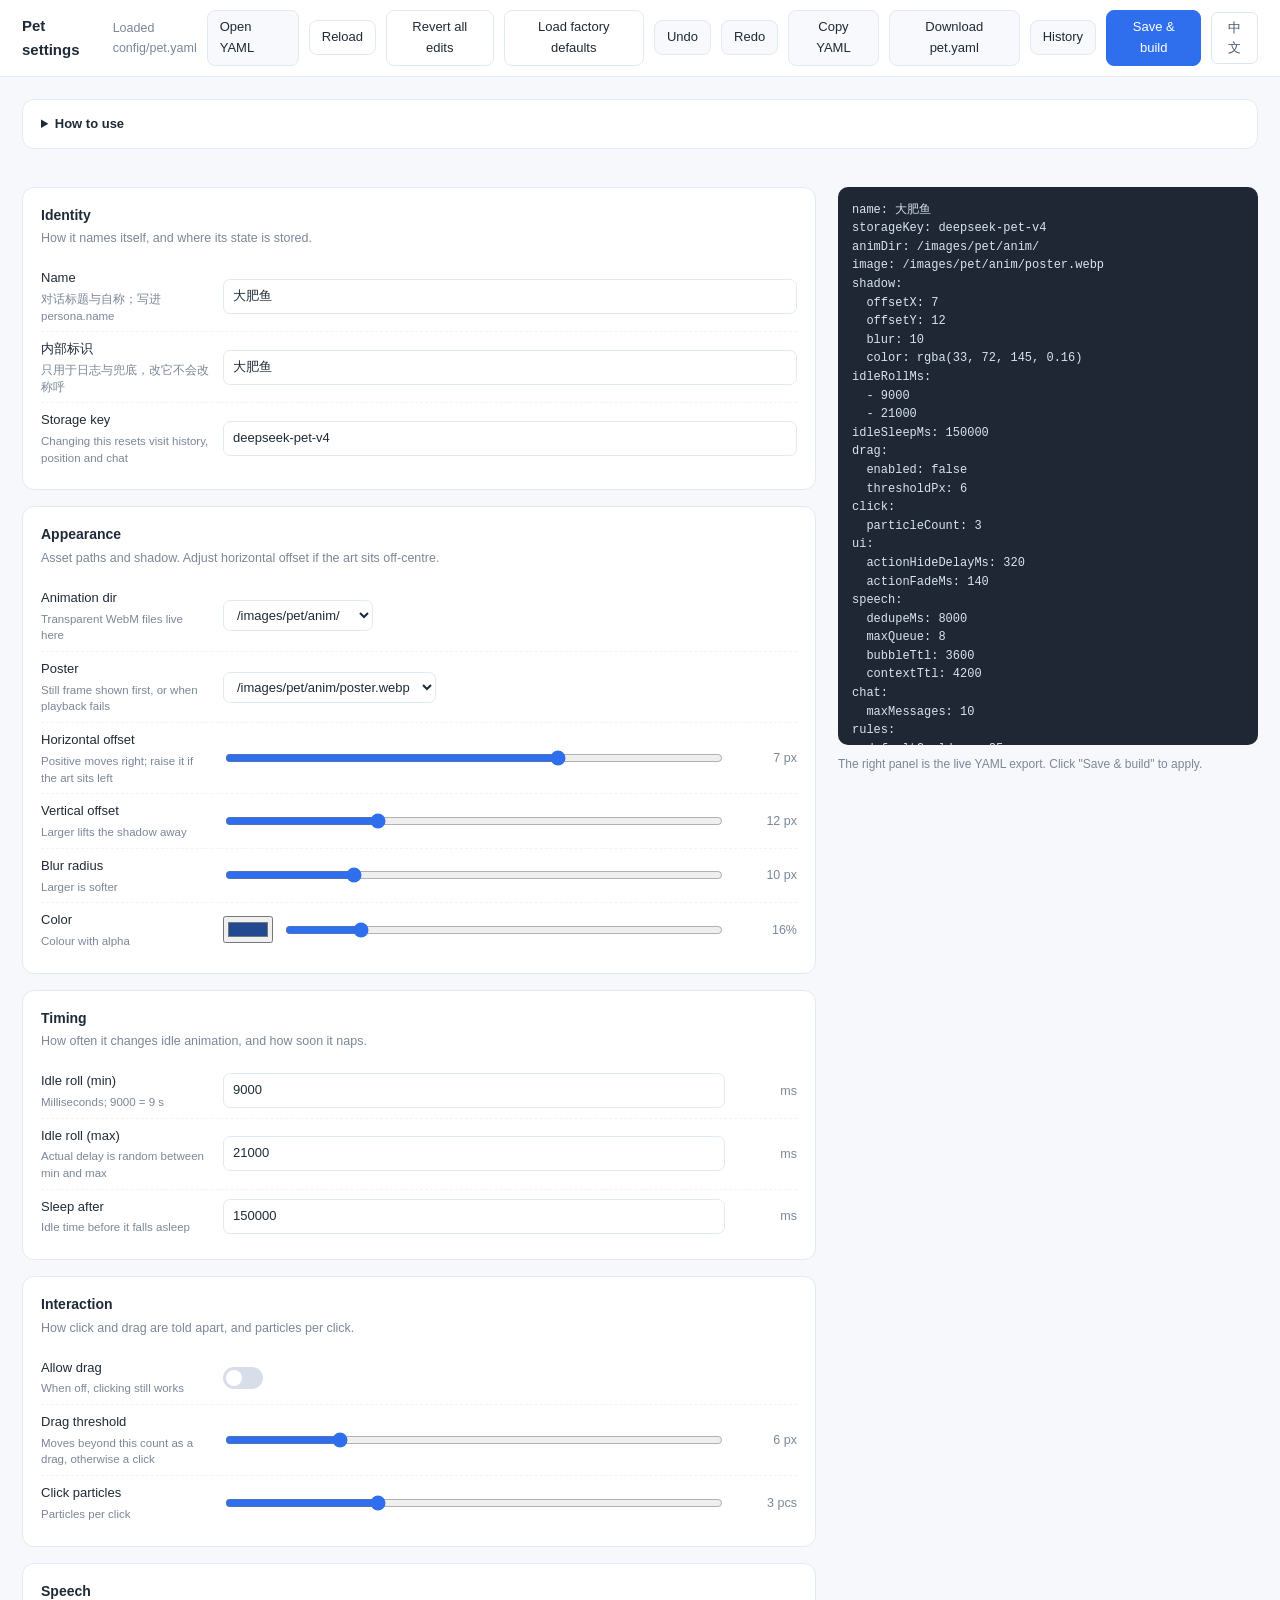
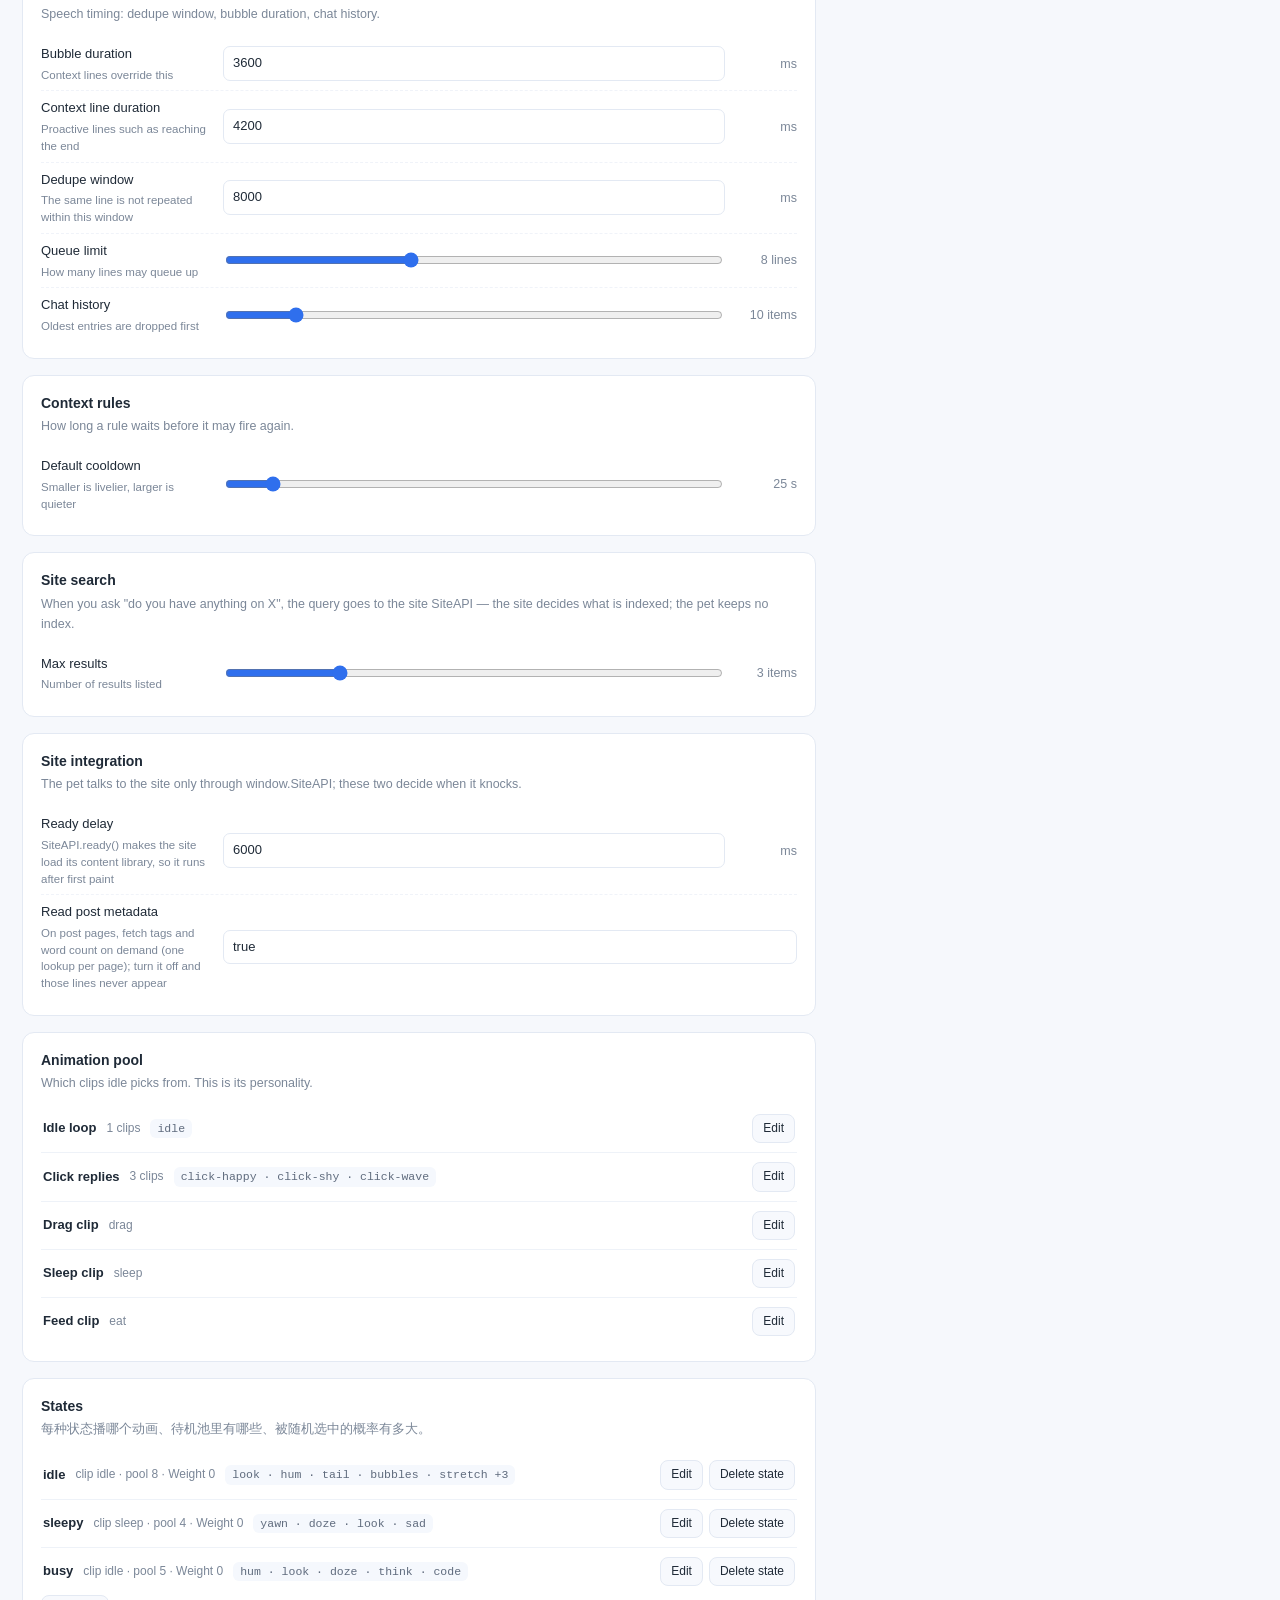
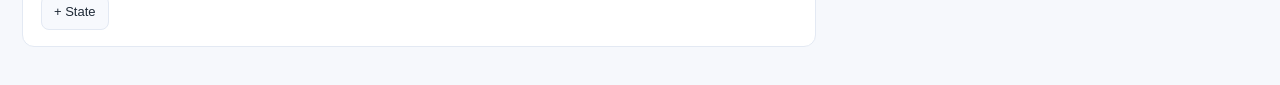
==== commit dca75007: "refactor: 站点接入收敛到 window.SiteAPI，去掉 DOM/location/localStorage 依赖" ====
--- a/config-editor.html
+++ b/config-editor.html
@@ -303,11 +303,17 @@
     },
     {
         title: '站内检索',
-        desc: '对话里问「有没有讲 X 的」时，去哪找索引。',
+        desc: '对话里问「有没有讲 X 的」时，检索请求交给站点的 SiteAPI（收录哪些内容由站点决定，宠物不维护索引）。',
         fields: [
-            { path: ['search', 'url'], label: '索引地址', hint: '构建期生成的 JSON', type: 'path', asset: 'json' },
-            { path: ['search', 'preloadDelayMs'], label: '预取延迟', hint: '首屏多久后静默加载索引', type: 'number', min: 0, max: 60000, step: 500, unit: 'ms' },
             { path: ['search', 'maxResults'], label: '最多返回几条', hint: '问答里列出的结果数量', type: 'range', min: 1, max: 10, step: 1, unit: '条' }
+        ]
+    },
+    {
+        title: '站点对接',
+        desc: '宠物只通过 window.SiteAPI 与站点对话；这两项决定它什么时候去敲站点的门。',
+        fields: [
+            { path: ['site', 'readyDelayMs'], label: '就绪延迟', hint: 'SiteAPI.ready() 会让站点加载内容库，延迟执行可以避开首屏', type: 'number', min: 0, max: 60000, step: 500, unit: 'ms' },
+            { path: ['site', 'postMeta'], label: '读取文章元信息', hint: '文章页按需取标签与字数（走内容库，一页只取一次）；关掉后相关台词不会出现', type: 'bool' }
         ]
     },
 
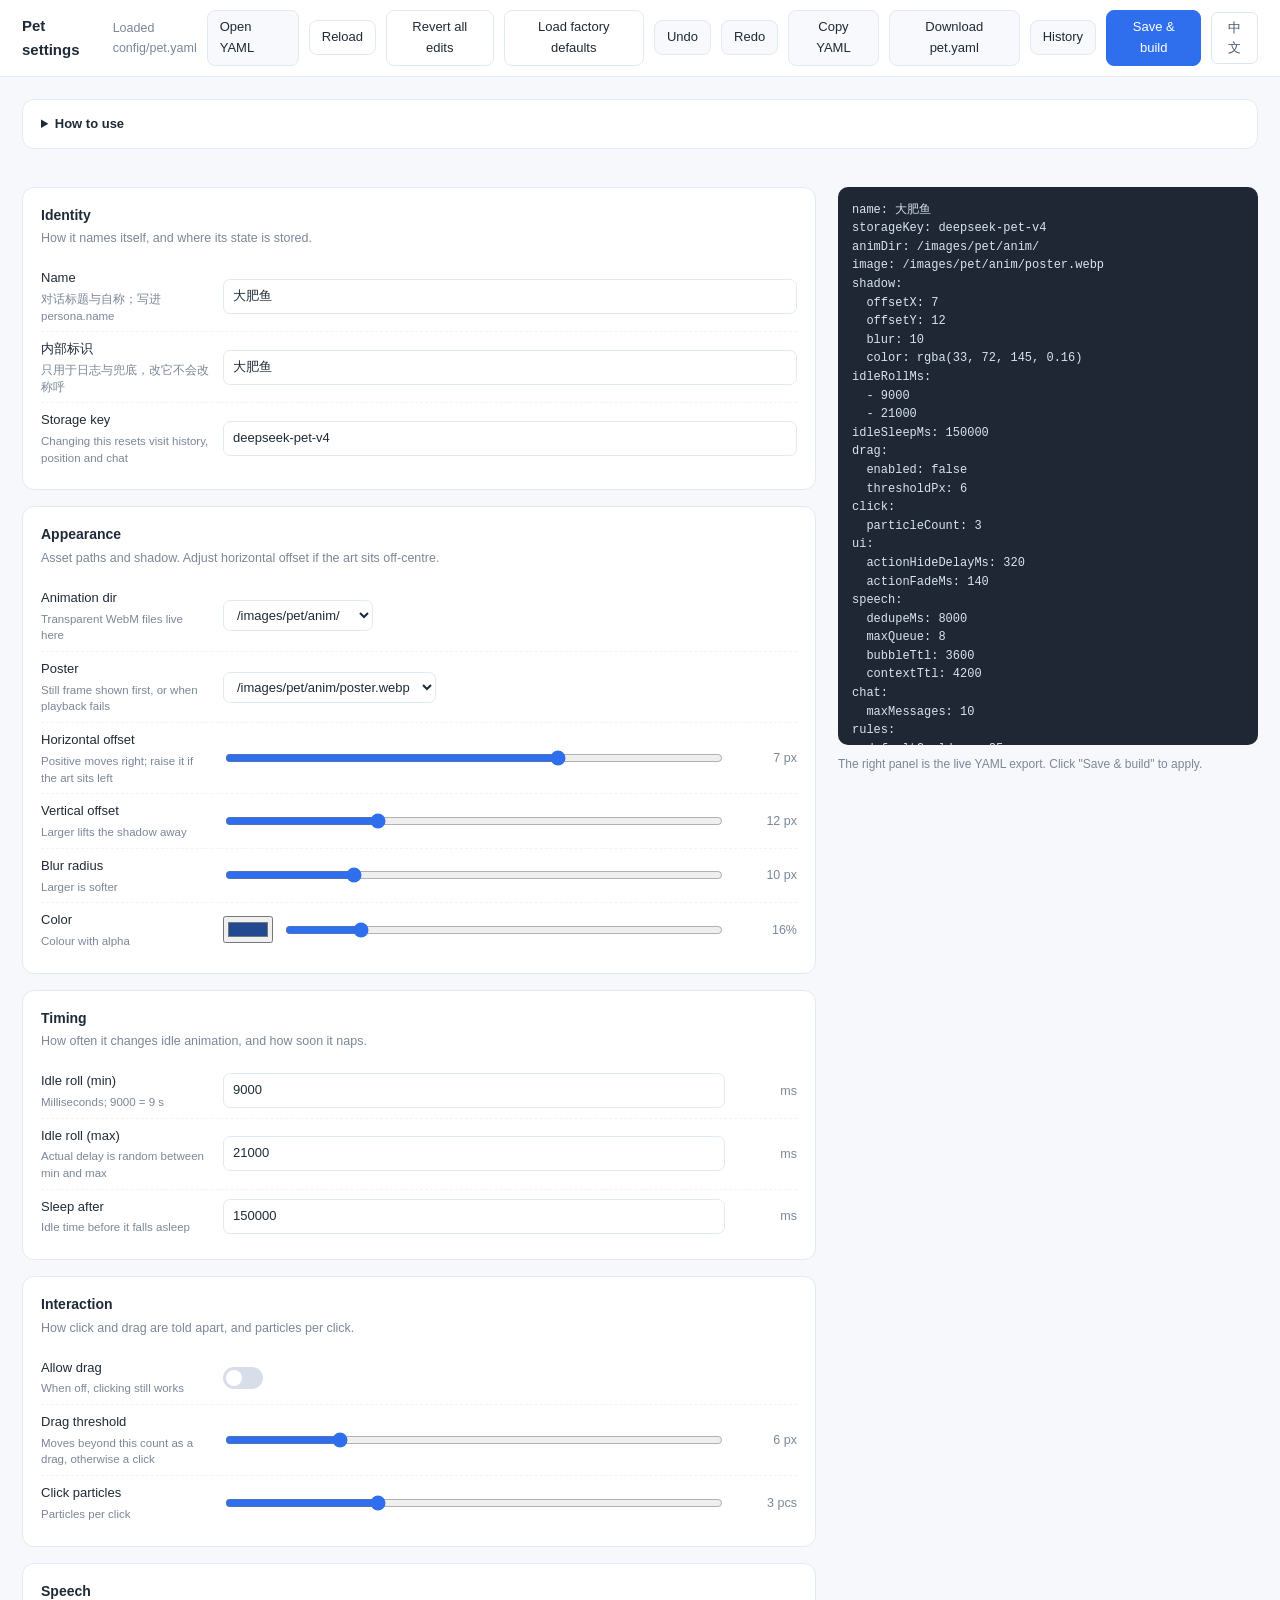
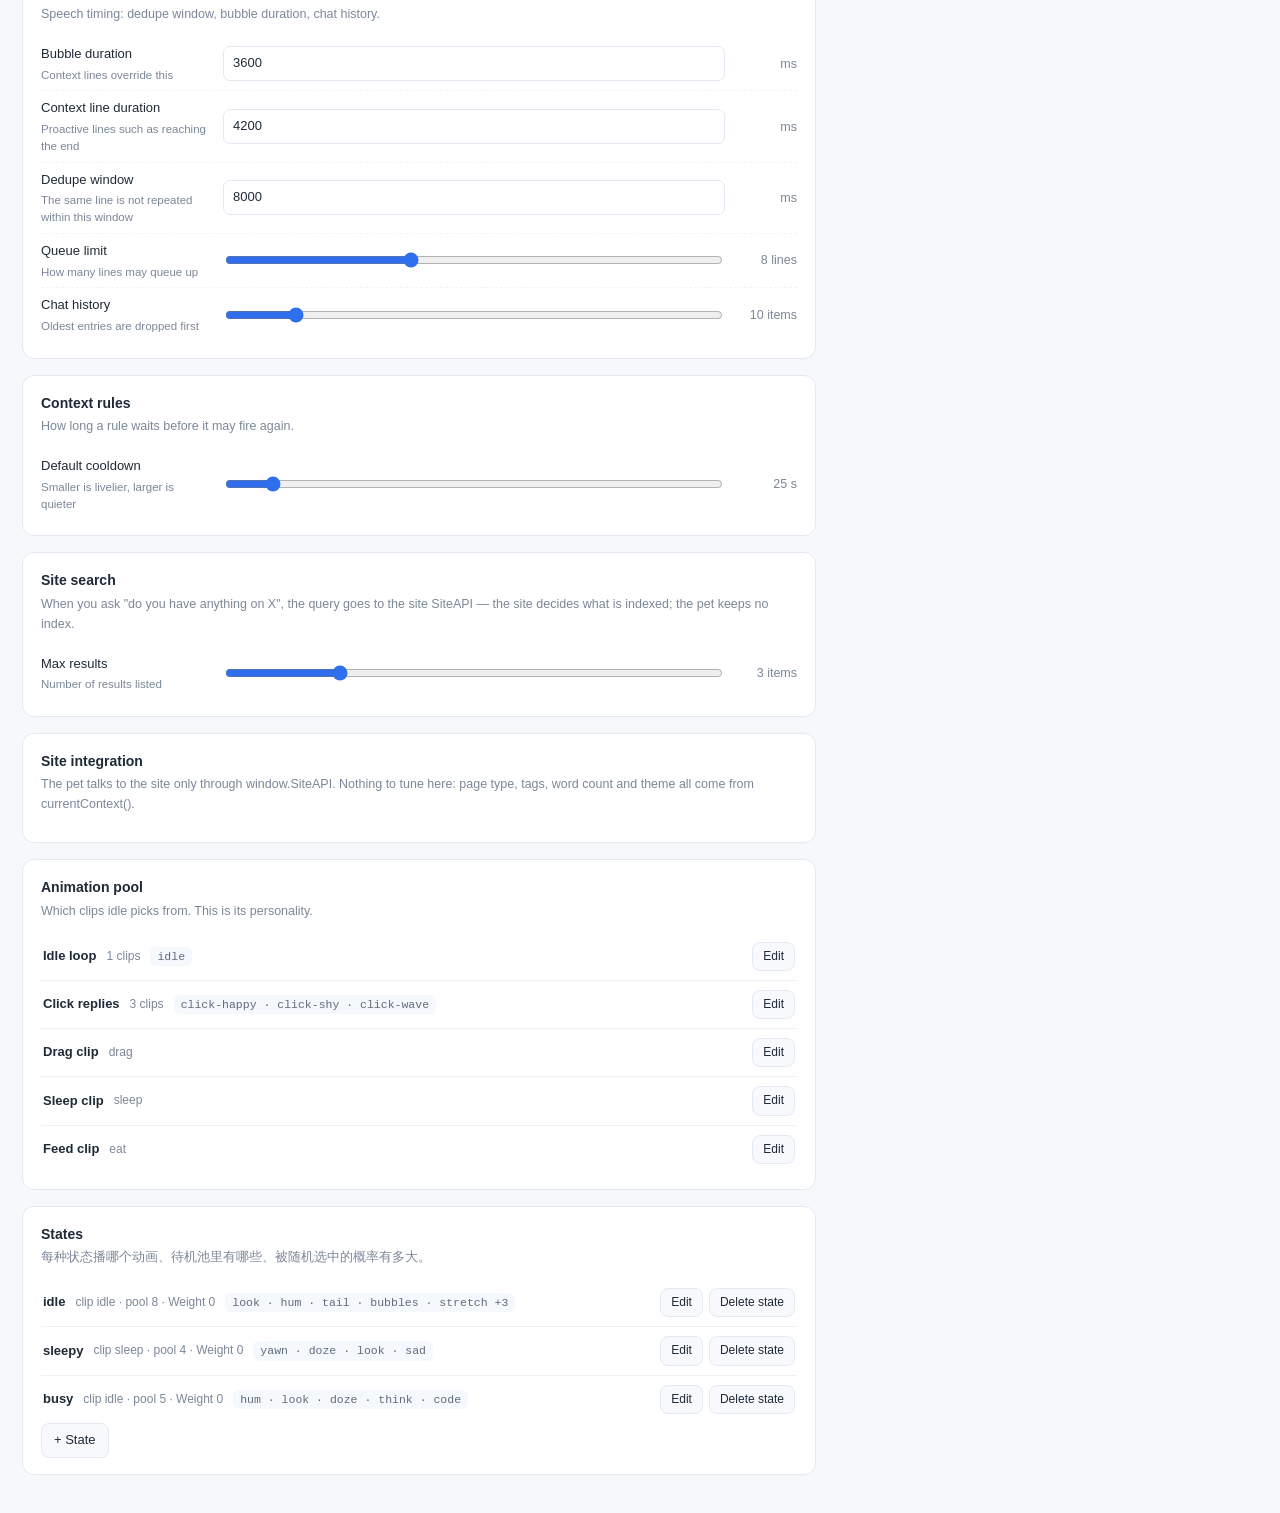
==== commit 5d509a70: "feat: 接入 SiteAPI 1.1（轻量 ready、上下文元数据、主题/评论、错误码），文章页不再加载内容库" ====
--- a/config-editor.html
+++ b/config-editor.html
@@ -310,11 +310,8 @@
     },
     {
         title: '站点对接',
-        desc: '宠物只通过 window.SiteAPI 与站点对话；这两项决定它什么时候去敲站点的门。',
-        fields: [
-            { path: ['site', 'readyDelayMs'], label: '就绪延迟', hint: 'SiteAPI.ready() 会让站点加载内容库，延迟执行可以避开首屏', type: 'number', min: 0, max: 60000, step: 500, unit: 'ms' },
-            { path: ['site', 'postMeta'], label: '读取文章元信息', hint: '文章页按需取标签与字数（走内容库，一页只取一次）；关掉后相关台词不会出现', type: 'bool' }
-        ]
+        desc: '宠物只通过 window.SiteAPI 与站点对话，这里没有任何可调项：页面类型、标签、字数、主题都由站点在 currentContext() 里给。',
+        fields: []
     },
 
 ];
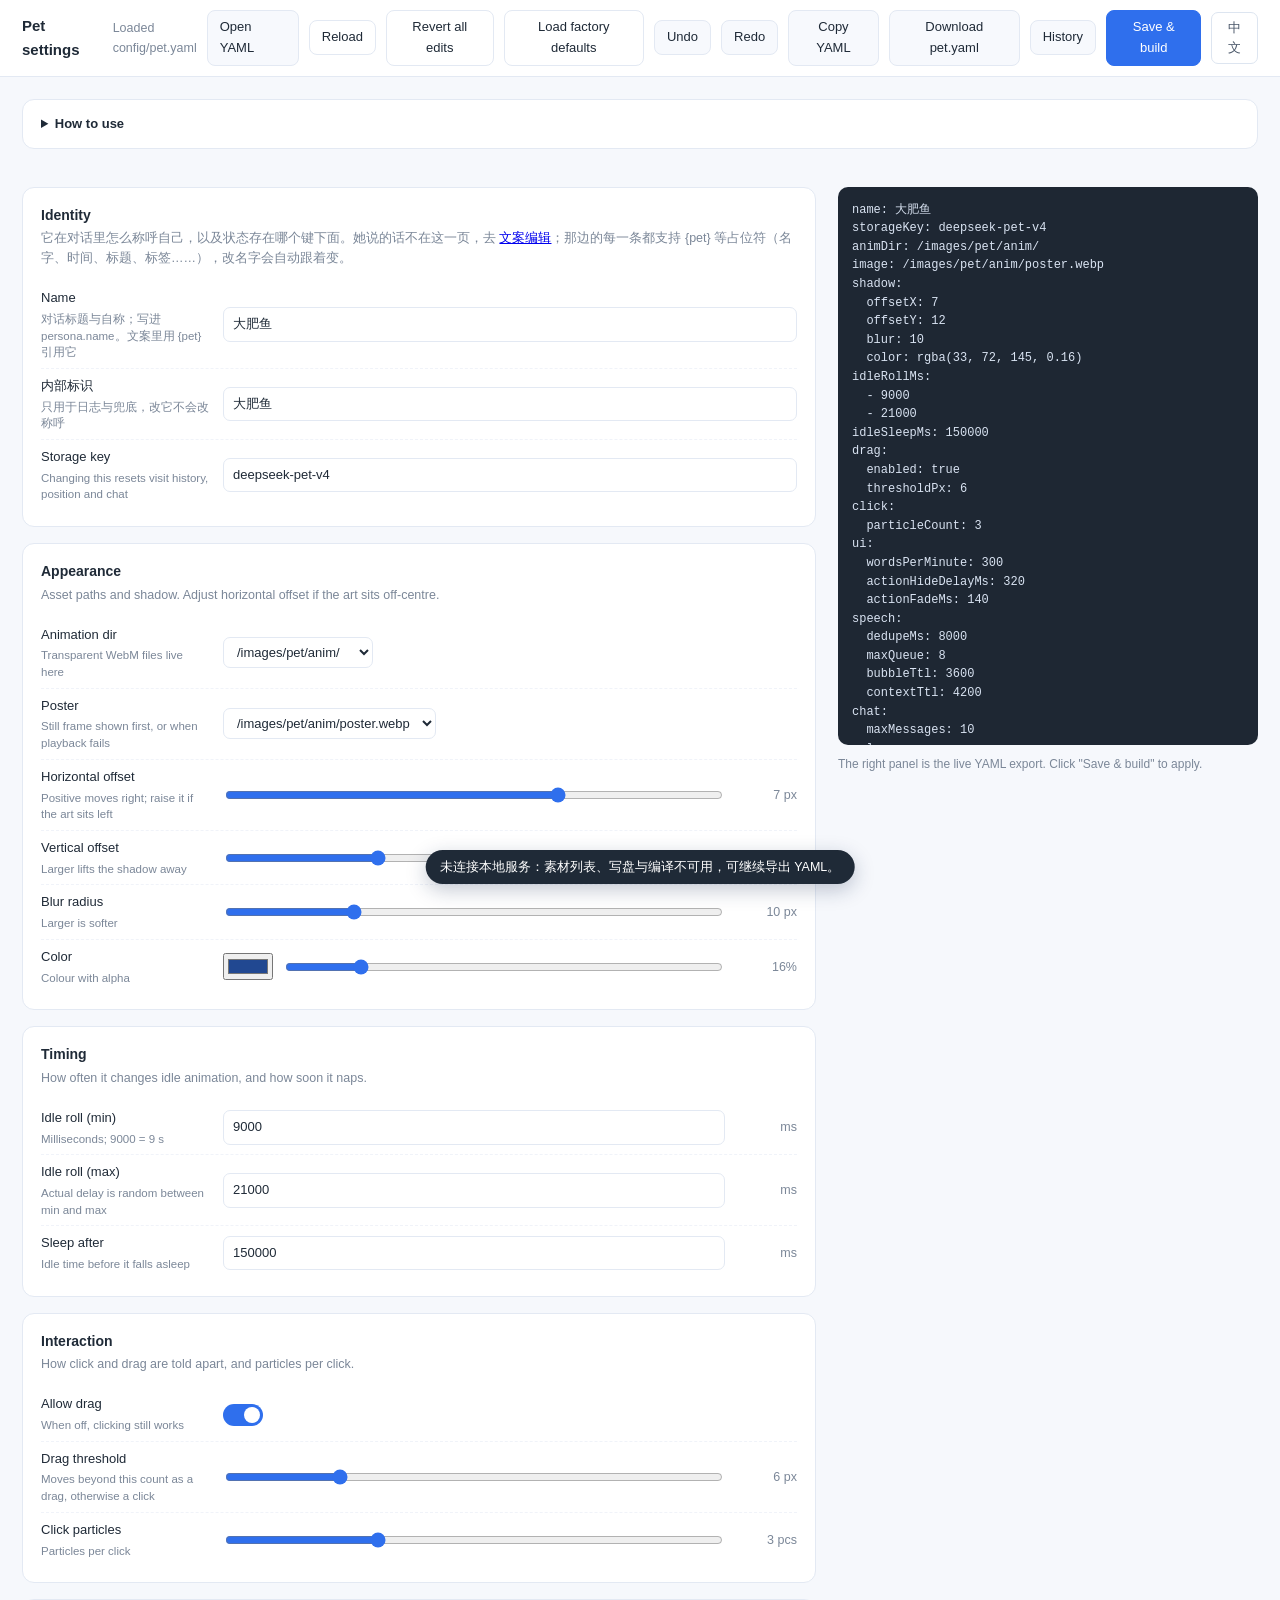
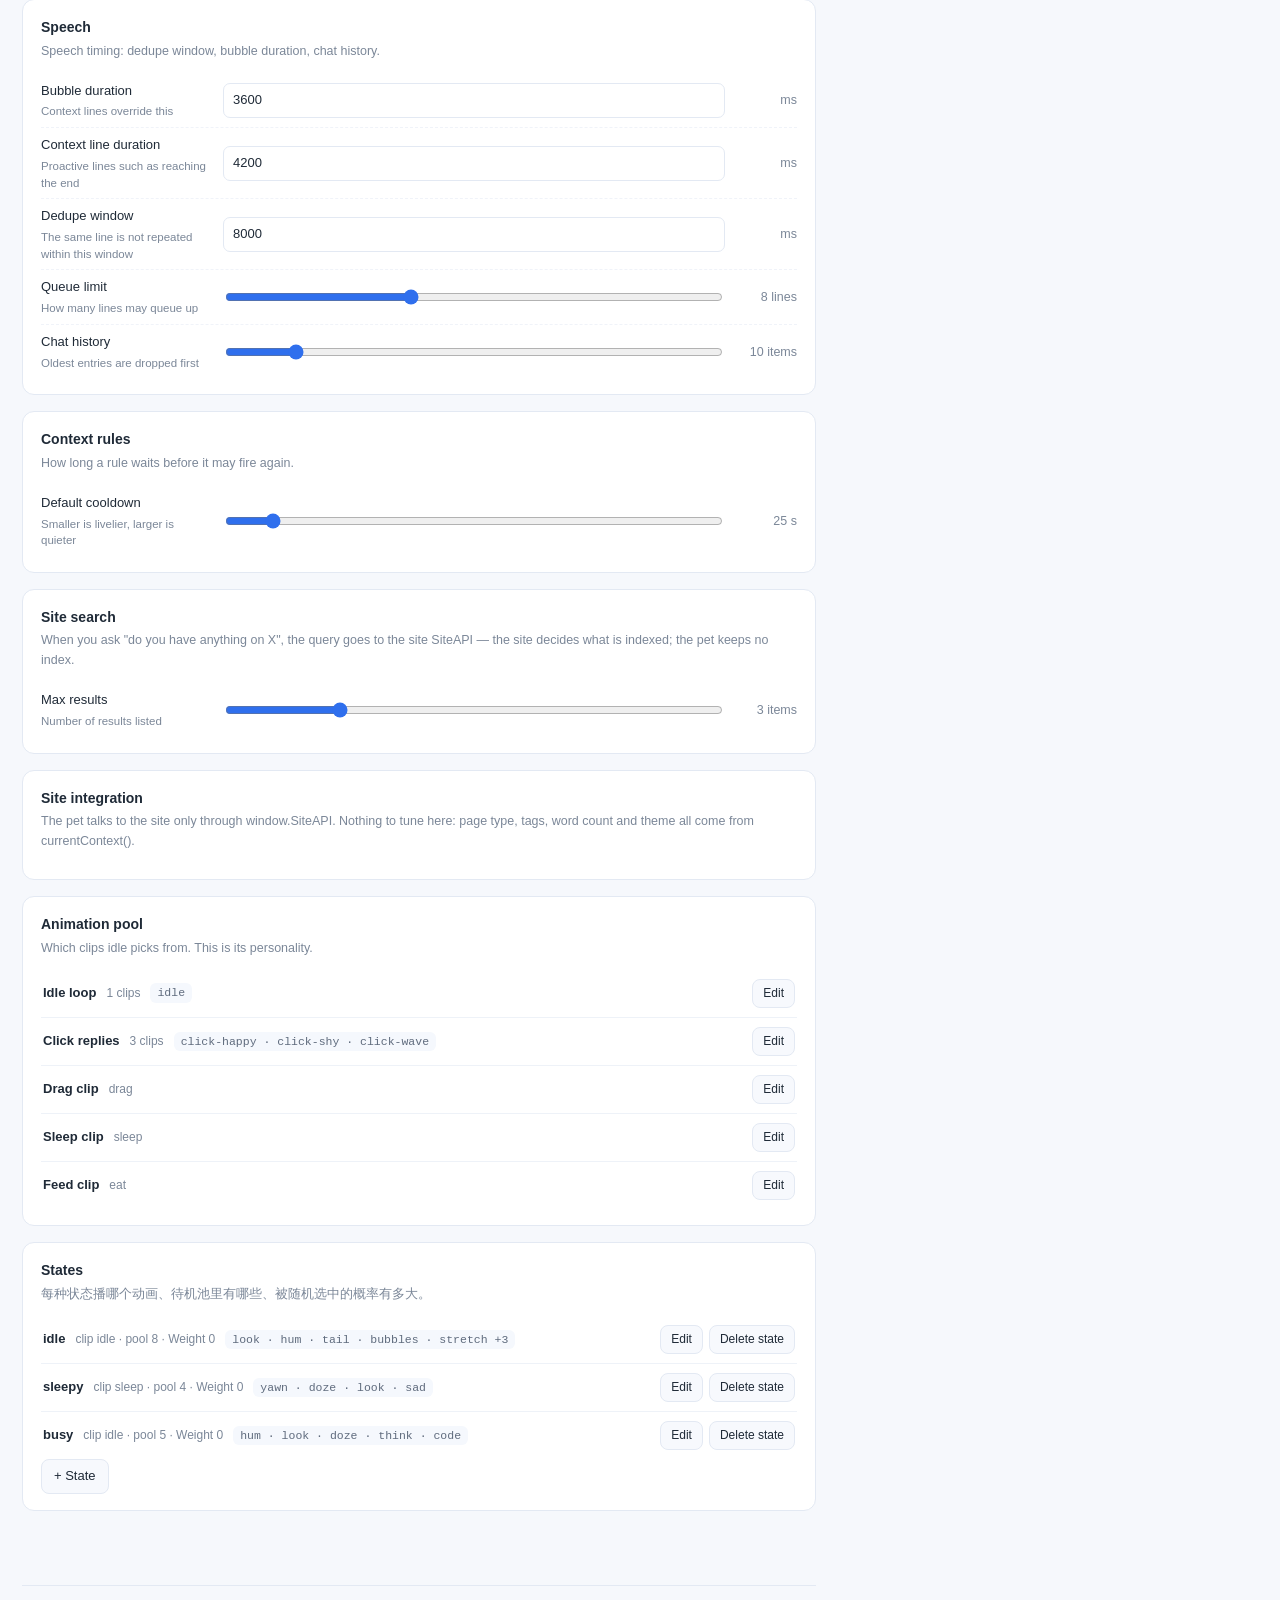
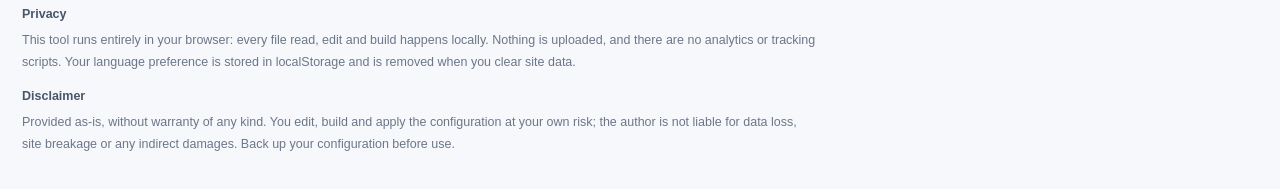
==== commit 479d2850: "feat(branding): 名字与文案用占位符，文案编辑独立成页并支持条件写法 - 占位符从 2 个扩到 23 个，取值下沉到 speech 出口，规则台词与分区反应一并生效 - 新增 {x?a:" ====
--- a/config-editor.html
+++ b/config-editor.html
@@ -3,6 +3,7 @@
 <head>
 <meta charset="utf-8">
 <meta name="viewport" content="width=device-width, initial-scale=1">
+    <link rel="icon" href="data:,">
 <title>宠物配置</title>
 <style>
     :root {
@@ -119,7 +120,41 @@
         background: #fff8e8; border: 1px solid #f2ddb0; font-size: 12.5px;
     }
     .banner textarea { width: 100%; min-height: 90px; margin-top: 8px; font: 12px/1.5 Consolas, monospace; padding: 8px; border-radius: 8px; border: 1px solid #e6d3a8; }
+
+    .legal { margin-top:36px; padding-top:18px; border-top:1px solid var(--line); font-size:12.5px; line-height:1.75; color:#6b7789; }
+    .legal-sec { margin-bottom:12px; }
+    .legal h3 { font-size:12.5px; margin:0 0 4px; color:#48566a; font-weight:600; }
+    .legal p { margin:0; }
 </style>
+<script>
+/* ---------- 本地服务探测 ----------
+ * 三个编辑器里凡是要走 /api/* 的能力（列素材、写盘、编译）都只有本地服务提供。
+ * 发行包可能被放在任何静态托管下，这里先探一次：探不到就整段跳过，
+ * 不再逐个接口撞 404，界面上给一句提示，其余功能照常可用。 */
+let SERVER_OK = null;
+async function hasServer() {
+    if (SERVER_OK !== null) return SERVER_OK;
+    try {
+        const r = await fetch('/api/version', { cache: 'no-store' });
+        SERVER_OK = r.ok;
+    } catch (e) {
+        SERVER_OK = false;
+    }
+    if (!SERVER_OK) noteNoServer();
+    return SERVER_OK;
+}
+function noteNoServer() {
+    if (document.getElementById('noServerNote')) return;
+    const d = document.createElement('div');
+    d.id = 'noServerNote';
+    d.textContent = '未连接本地服务：素材列表、写盘与编译不可用，可继续导出 YAML。';
+    d.style.cssText = 'position:fixed;left:50%;bottom:16px;transform:translateX(-50%);z-index:200;' +
+        'background:#1f2a37;color:#fff;font:12.5px/1.6 -apple-system,"Segoe UI","Microsoft YaHei",sans-serif;' +
+        'padding:7px 14px;border-radius:18px;box-shadow:0 6px 20px rgba(20,40,80,.25)';
+    document.body.appendChild(d);
+    setTimeout(function () { d.remove(); }, 6000);
+}
+</script>
 </head>
 <body data-title-key="cfg.title" data-help-key="cfg">
 <header>
@@ -151,6 +186,16 @@
         <pre id="yaml"></pre>
         <p class="tip" data-i18n="cfg.tip">右侧是实时导出结果，点「保存并编译」即可生效。</p>
     </aside>
+    <footer class="legal">
+        <div class="legal-sec">
+            <h3 data-i18n="legal.privacy">隐私</h3>
+            <p data-i18n="legal.privacyBody">本工具完全在你的浏览器本地运行：所有文件读取、编辑与编译都在本机完成，不会上传任何内容，也不含统计或追踪脚本。语言偏好保存在浏览器 localStorage 中，可随时清除站点数据移除。</p>
+        </div>
+        <div class="legal-sec">
+            <h3 data-i18n="legal.disclaimer">免责声明</h3>
+            <p data-i18n="legal.disclaimerBody">本工具按“现状”提供，不保证适用于任何特定用途。配置由你自行编辑、编译与应用，由此产生的任何后果由使用者承担；作者不对数据丢失、站点异常或任何间接损失负责。使用前请自行备份配置文件。</p>
+        </div>
+    </footer>
 </main>
 
 <script src="vendor/js-yaml.min.js"></script>
@@ -246,9 +291,11 @@
 const SCHEMA = [
     {
         title: '身份',
-        desc: '它在对话里怎么称呼自己，以及状态存在哪个键下面。',
+        desc: '它在对话里怎么称呼自己，以及状态存在哪个键下面。' +
+              '她说的话不在这一页，去 <a href="copy-editor.html">文案编辑</a>；' +
+              '那边的每一条都支持 {pet} 等占位符（名字、时间、标题、标签……），改名字会自动跟着变。',
         fields: [
-            { path: ['persona', 'name'], label: '名字', hint: '对话标题与自称；写进 persona.name', type: 'text' },
+            { path: ['persona', 'name'], label: '名字', hint: '对话标题与自称；写进 persona.name。文案里用 {pet} 引用它', type: 'text' },
             { path: ['name'], label: '内部标识', hint: '只用于日志与兜底，改它不会改称呼', type: 'text' },
             { path: ['storageKey'], label: '存储键', hint: '换掉会让访客记录、位置、聊天全部重置', type: 'text' }
         ]
@@ -325,6 +372,7 @@
 let assetsReady = false;
 
 async function loadAssets() {
+    if (!(await hasServer())) { ASSETS.clips = []; ASSETS.images = []; ASSETS.json = []; assetsReady = false; return; }
     const grab = async (kind) => {
         try {
             const r = await fetch('/api/assets?kind=' + kind, { cache: 'no-store' });
@@ -492,12 +540,36 @@
         const input = document.createElement('input');
         input.type = 'text';
         input.value = value == null ? '' : value;
+        /* 预览：文案里写 {name} / {alt} / {n}，这里当场替换成当前值，
+         * 免得改完名字还要去别处确认有没有漏 */
+        let preview = null;
+        if (spec.preview) {
+            preview = el('div', 'val');
+            preview.style.cssText = 'margin-top:4px;color:#8b97a8;font-size:12px';
+            const refresh = () => {
+                preview.textContent = fillVars(input.value, { n: 3 });
+            };
+            input.addEventListener('input', refresh);
+            refresh();
+        }
         input.addEventListener('input', () => commit(input.value));
         ctrl.appendChild(input);
+        if (preview) ctrl.appendChild(preview);
     }
 
     wrap.appendChild(ctrl);
     return wrap;
+}
+
+/* 把 {name} / {alt} / {n} 换成当前值，用于文案预览 */
+function fillVars(text, extra) {
+    const p = (cfg && cfg.persona) || {};
+    const vars = Object.assign({
+        name: p.name || cfg.name || '',
+        alt: p.alt || p.name || cfg.name || ''
+    }, extra || {});
+    return String(text == null ? '' : text).replace(/\{(\w+)\}/g, (m, k) =>
+        Object.prototype.hasOwnProperty.call(vars, k) ? String(vars[k]) : m);
 }
 
 /* ---------------- 颜色工具 ---------------- */
@@ -876,7 +948,11 @@
     SCHEMA.forEach((sec) => {
         const card = el('div', 'card');
         card.appendChild(el('h2', null, T(sec.title)));
-        if (sec.desc) card.appendChild(el('p', 'desc', T(sec.desc)));
+        if (sec.desc) {
+            const d = el('p', 'desc');
+            d.innerHTML = T(sec.desc);   // 说明里允许放链接
+            card.appendChild(d);
+        }
         sec.fields.forEach((spec) => card.appendChild(fieldRow(spec)));
         form.appendChild(card);
     });
@@ -1052,7 +1128,9 @@
         return;
     }
     try {
-        const save = await fetch('/api/save', {
+        if (!(await hasServer())) return;
+    if (!(await ensureWriteAllowed())) return;
+    const save = await fetch('/api/save', {
             method: 'POST',
             headers: { 'Content-Type': 'application/json' },
             body: JSON.stringify({ path: 'config/pet.yaml', content: yamlText })
@@ -1061,7 +1139,9 @@
         if (!saveRes.ok) throw new Error(saveRes.error || '保存失败');
 
         status.textContent = window.PetI18n ? PetI18n.s('msg.saving') : '正在保存…';
-        const build = await fetch('/api/build', { method: 'POST', headers: { 'Content-Type': 'application/json' }, body: '{}' });
+        if (!(await hasServer())) return;
+    if (!(await ensureWriteAllowed())) return;
+    const build = await fetch('/api/build', { method: 'POST', headers: { 'Content-Type': 'application/json' }, body: '{}' });
         const buildRes = await build.json();
         if (buildRes.ok) {
             baseHash = await fileSha1(yamlText);
@@ -1102,6 +1182,20 @@
 });
 </script>
 <script src="assets/i18n.js"></script>
+
+<script>
+/* ---------- 写盘授权 ----------
+ * 发行版是离线工具：它可以读文件、也可以写文件，但写之前要用户点头。
+ * 只在真正要发写请求时问一次，被拒绝就整个放弃这次写入（不静默降级、不假装成功）。
+ */
+let writeAllowed = null;
+function ensureWriteAllowed() {
+    if (writeAllowed !== null) return Promise.resolve(writeAllowed);
+    const ask = (typeof PetI18n !== 'undefined') ? PetI18n.s('legal.writeAsk') : 'Allow writing to local files?';
+    writeAllowed = window.confirm(ask);
+    return Promise.resolve(writeAllowed);
+}
+</script>
 <div id="histModal" style="display:none;position:fixed;inset:0;background:rgba(20,30,45,.45);z-index:99">
     <div style="max-width:520px;margin:80px auto;background:#fff;border-radius:14px;padding:18px 20px;box-shadow:0 20px 60px rgba(20,40,80,.25)">
         <h3 style="margin:0 0 4px;font-size:15px" data-i18n="hist.title">历史版本</h3>
@@ -1119,7 +1213,8 @@
     modal.style.display = 'block';
     list.textContent = '读取中…';
     try {
-        const res = await fetch('/api/backups');
+        if (!(await hasServer())) return;
+    const res = await fetch('/api/backups');
         const data = await res.json();
         if (!data.items || !data.items.length) { list.textContent = '还没有备份。'; return; }
         list.innerHTML = '';
@@ -1146,6 +1241,8 @@
 
 async function restoreBackup(name) {
     if (!confirm('用这份备份覆盖当前配置？当前版本会先被备份。')) return;
+    if (!(await hasServer())) return;
+    if (!(await ensureWriteAllowed())) return;
     const res = await fetch('/api/restore', {
         method: 'POST',
         headers: { 'Content-Type': 'application/json' },
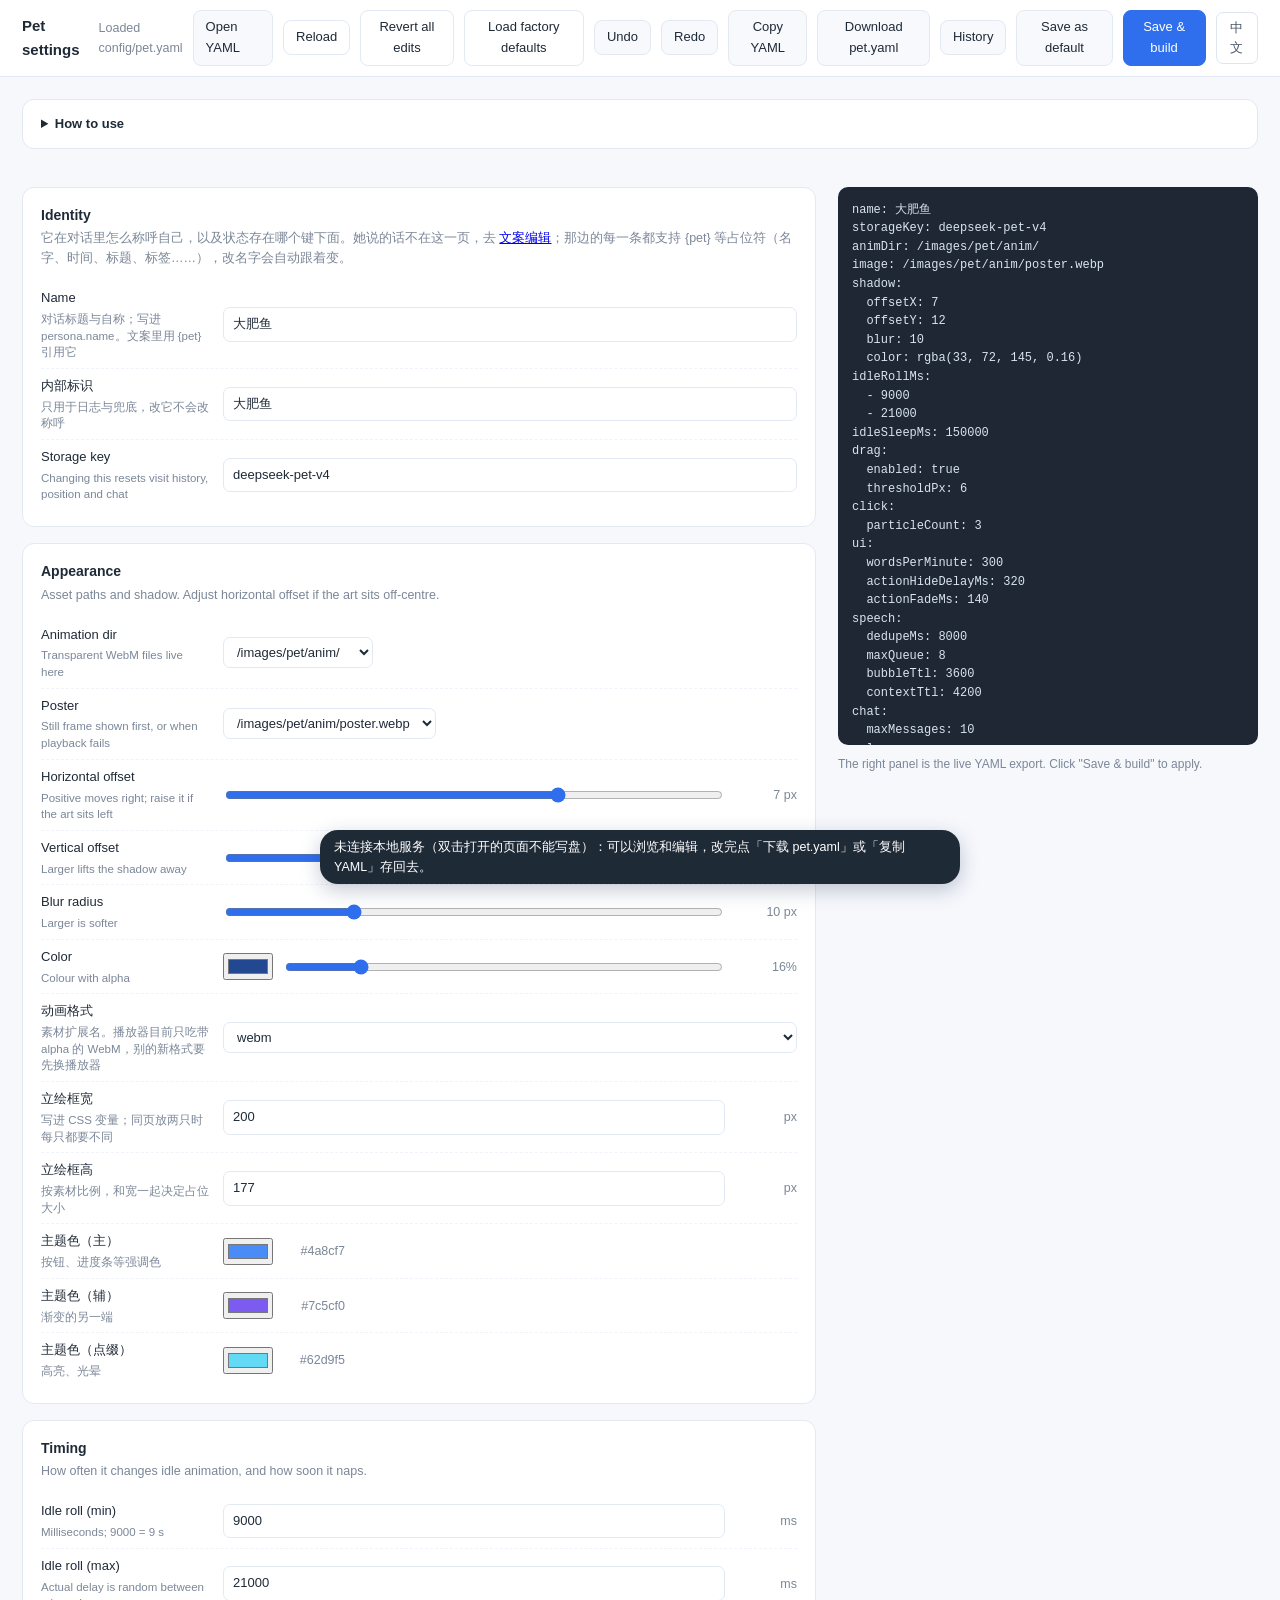
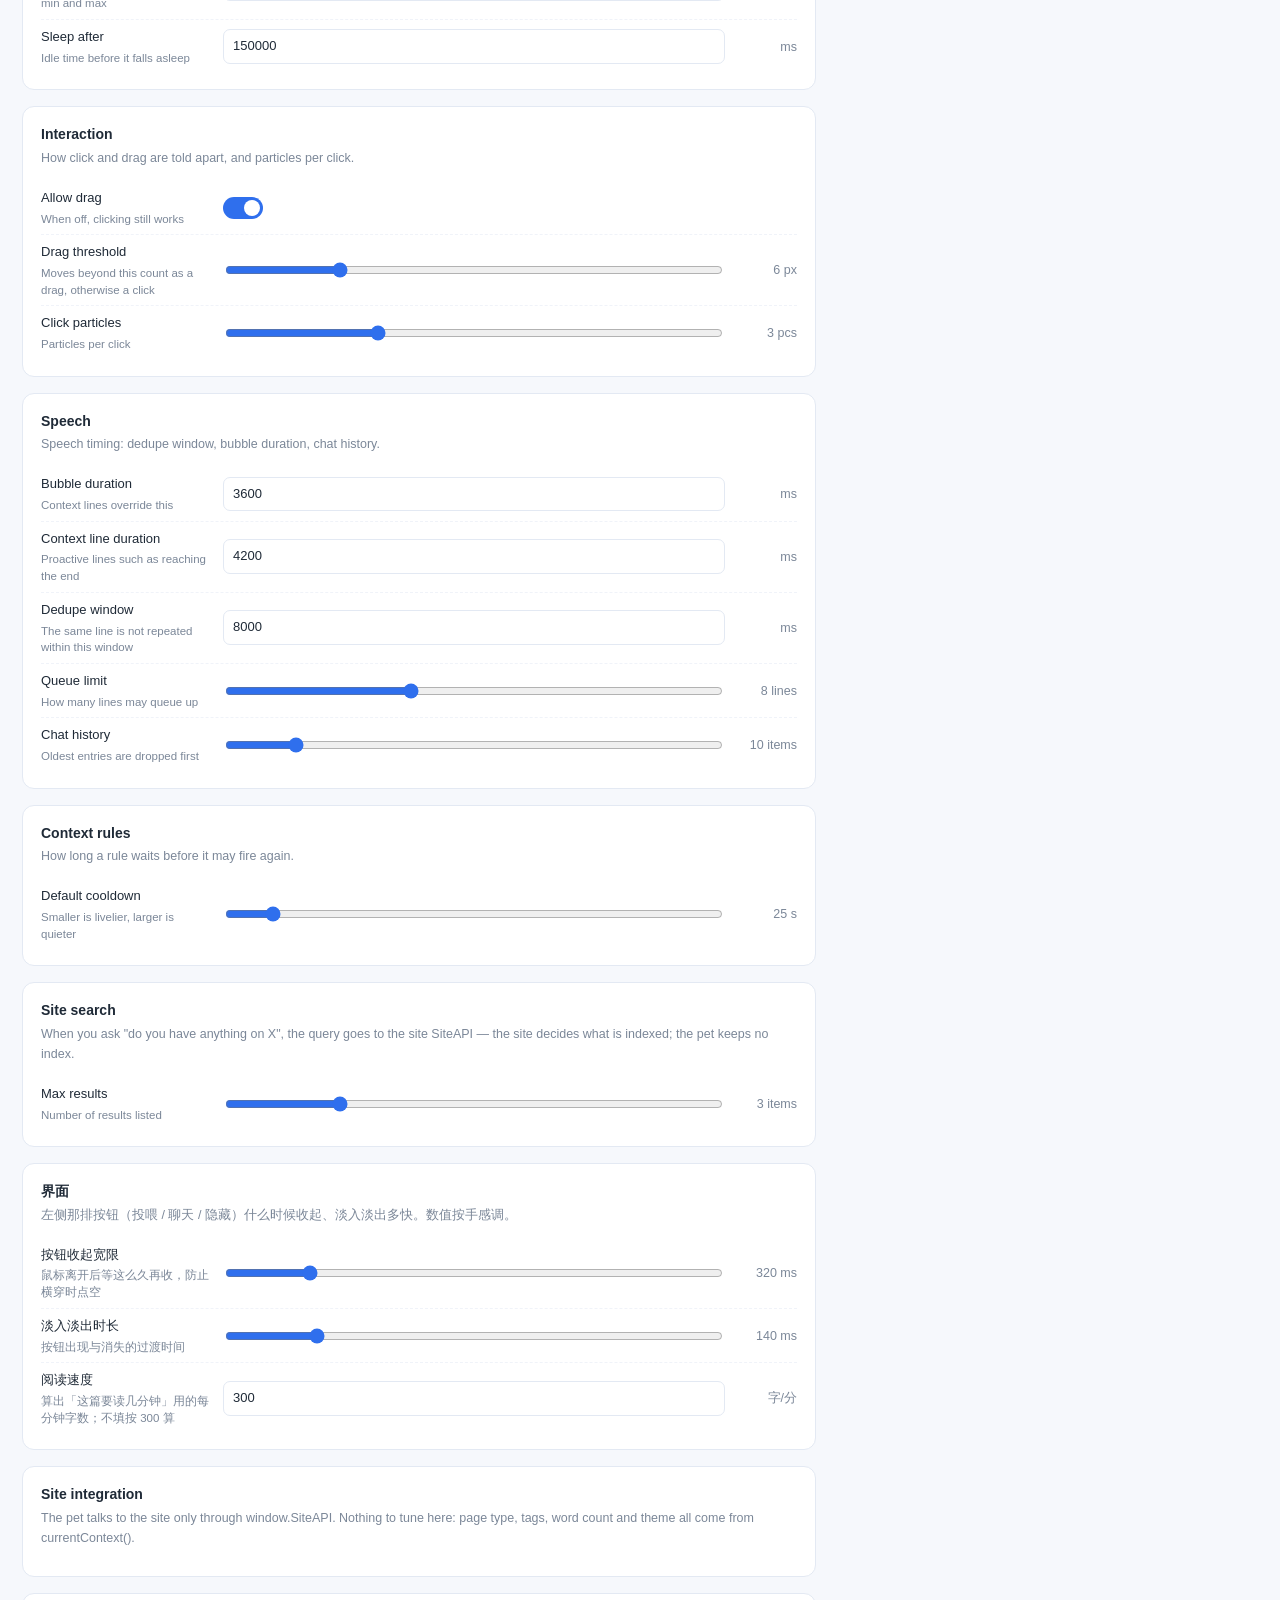
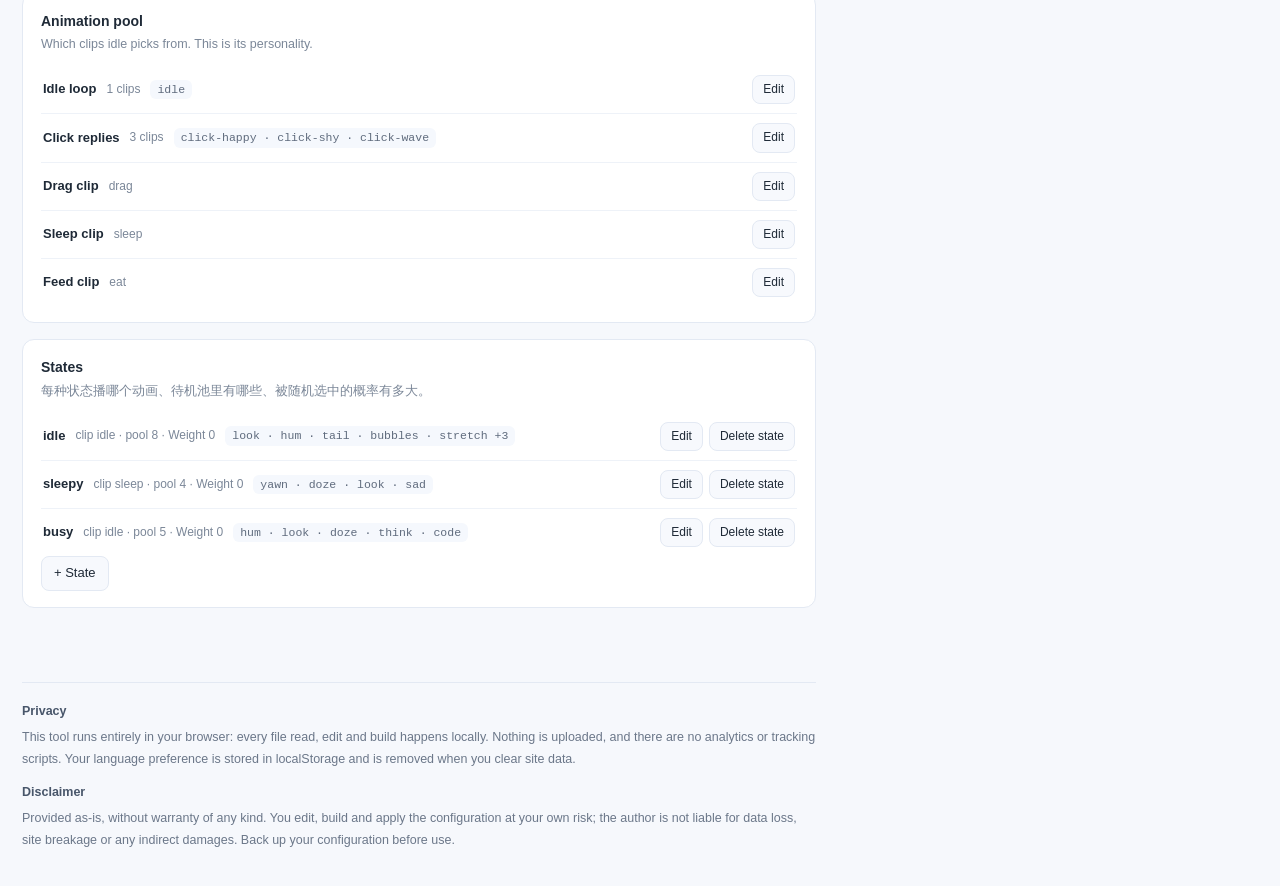
==== commit 2407e7d8: "feat(config): 配置项全部可视化、双击可用、多宠物合集，文档去角色名 配置 - 新增「界面」分组（ui.*），外观补 size/accent/clipExt - fieldRow 支持 s" ====
--- a/config-editor.html
+++ b/config-editor.html
@@ -115,6 +115,14 @@
         font: 12px/1.55 Consolas, monospace; overflow: auto; max-height: 62vh;
     }
     .panel .tip { font-size: 12px; color: var(--muted); margin: 10px 0 0; }
+    .petbar {
+        display: flex; align-items: center; gap: 10px; margin: 0 0 14px;
+        padding: 10px 14px; border-radius: 10px; background: #f3f7ff; border: 1px solid #dbe7fb;
+        font-size: 13px;
+    }
+    .petbar label { font-weight: 600; color: #3f4c5f; }
+    .petbar select { font: inherit; font-size: 13px; padding: 5px 10px; border-radius: 8px; border: 1px solid var(--line); background: #fff; }
+    .petbar .petbarnote { color: var(--muted); font-size: 12.5px; flex: 1; }
     .banner {
         display: none; margin: 0 0 14px; padding: 12px 14px; border-radius: 10px;
         background: #fff8e8; border: 1px solid #f2ddb0; font-size: 12.5px;
@@ -135,7 +143,7 @@
 async function hasServer() {
     if (SERVER_OK !== null) return SERVER_OK;
     try {
-        const r = await fetch('/api/version', { cache: 'no-store' });
+        const r = await fetch('/api/version', { cache: 'no-store', method: 'HEAD' });
         SERVER_OK = r.ok;
     } catch (e) {
         SERVER_OK = false;
@@ -147,7 +155,7 @@
     if (document.getElementById('noServerNote')) return;
     const d = document.createElement('div');
     d.id = 'noServerNote';
-    d.textContent = '未连接本地服务：素材列表、写盘与编译不可用，可继续导出 YAML。';
+    d.textContent = '未连接本地服务（双击打开的页面不能写盘）：可以浏览和编辑，改完点「下载 pet.yaml」或「复制 YAML」存回去。';
     d.style.cssText = 'position:fixed;left:50%;bottom:16px;transform:translateX(-50%);z-index:200;' +
         'background:#1f2a37;color:#fff;font:12.5px/1.6 -apple-system,"Segoe UI","Microsoft YaHei",sans-serif;' +
         'padding:7px 14px;border-radius:18px;box-shadow:0 6px 20px rgba(20,40,80,.25)';
@@ -168,13 +176,19 @@
     <button onclick="copyYaml()" data-i18n="cfg.copy">复制 YAML</button>
     <button onclick="downloadYaml()" data-i18n="cfg.download">下载 pet.yaml</button>
     <button onclick="openHistory()" data-i18n="cfg.history">历史版本</button>
+    <button onclick="saveAsDefault()" data-i18n="cfg.asDefault">存为默认值</button>
     <button class="primary" onclick="saveAndBuild()" data-i18n="cfg.save">保存并编译</button>
 </header>
 
 <main>
     <section>
+        <div class="petbar" id="petbar" style="display:none">
+            <label for="petSel" data-i18n="cfg.petPick">编辑哪一只</label>
+            <select id="petSel"></select>
+            <span class="petbarnote" id="petNote"></span>
+        </div>
         <div class="banner" id="banner">
-            浏览器不让网页自动读取本地文件。点顶部「打开 YAML」选择 <code>config/pet.yaml</code>，
+            读不到 <code>config/pet.yaml</code>（双击打开或没有本地服务）。点顶部「打开 YAML」选择它，
             或把内容粘到下面。
             <textarea id="pasteYaml" placeholder="粘贴 pet.yaml 全文…"></textarea>
             <button onclick="parsePaste()" data-i18n="cfg.parsePaste">解析粘贴内容</button>
@@ -204,6 +218,69 @@
 
 let cfg = null;
 let base = null;   // 默认值，用于「恢复默认」
+
+/* 多宠物合集：{ version, active, pets: [ { id, name, config } ] }
+ * 单只文件时 doc 为 null，其余逻辑完全不变。 */
+let doc = null;
+let petId = null;
+
+/* ---------- 多宠物合集 ----------
+ * adoptDoc() 是唯一入口：单只文件直接放进编辑器，合集则挑出选中那只。
+ * 切换宠物时把当前那只写回 doc.config，所以来回切不会丢改动。 */
+function isCollection(d) {
+    return d && typeof d === 'object' && Array.isArray(d.pets);
+}
+
+function adoptDoc(loaded) {
+    if (isCollection(loaded)) {
+        if (!loaded.pets.length) throw new Error('pets 是空的');
+        doc = loaded;
+        const want = loaded.active || (loaded.pets[0] && loaded.pets[0].id);
+        const hit = loaded.pets.find((x) => x && x.id === want) || loaded.pets[0];
+        doc.active = hit.id;
+        petId = hit.id;
+        cfg = hit.config && typeof hit.config === 'object' ? hit.config : {};
+        hit.config = cfg;
+    } else {
+        doc = null;
+        petId = null;
+        cfg = loaded;
+    }
+    base = JSON.parse(JSON.stringify(cfg));
+    renderPetBar();
+}
+
+function flushCurrent() {
+    if (!doc) return;
+    const hit = doc.pets.find((x) => x.id === petId);
+    if (hit) hit.config = cfg;
+}
+
+function renderPetBar() {
+    const bar = document.getElementById('petbar');
+    const sel = document.getElementById('petSel');
+    const note = document.getElementById('petNote');
+    if (!bar || !sel) return;
+    if (!doc) { bar.style.display = 'none'; return; }
+
+    bar.style.display = '';
+    sel.innerHTML = '';
+    doc.pets.forEach((x) => sel.appendChild(new Option((x.name || x.id) + '  (' + x.id + ')', x.id)));
+    sel.value = petId;
+    sel.onchange = () => {
+        flushCurrent();
+        doc.active = sel.value;
+        petId = sel.value;
+        const hit = doc.pets.find((x) => x.id === petId);
+        cfg = hit.config && typeof hit.config === 'object' ? hit.config : {};
+        hit.config = cfg;
+        base = JSON.parse(JSON.stringify(cfg));
+        render();
+        resetHistory();
+        document.getElementById('status').textContent = T('正在编辑') + ' ' + (hit.name || hit.id);
+    };
+    if (note) note.textContent = T('这份文件里有') + ' ' + doc.pets.length + ' ' + T('只宠物；保存时只写回选中的这一只');
+}
 
 /* ---------- 撤销 / 重做 ---------- */
 const history = { stack: [], index: -1, limit: 120 };
@@ -309,7 +386,13 @@
             { path: ['shadow', 'offsetX'], label: '水平偏移', hint: '正数向右；偏左就调大', type: 'range', min: -20, max: 20, step: 1, unit: 'px' },
             { path: ['shadow', 'offsetY'], label: '垂直偏移', hint: '越大越"飘在上面"', type: 'range', min: 0, max: 40, step: 1, unit: 'px' },
             { path: ['shadow', 'blur'], label: '模糊半径', hint: '越大越柔和', type: 'range', min: 0, max: 40, step: 1, unit: 'px' },
-            { path: ['shadow', 'color'], label: '颜色', hint: '带透明度的颜色值', type: 'color' }
+            { path: ['shadow', 'color'], label: '颜色', hint: '带透明度的颜色值', type: 'color' },
+            { path: ['clipExt'], label: '动画格式', hint: '素材扩展名。播放器目前只吃带 alpha 的 WebM，别的新格式要先换播放器', type: 'select', options: ['webm'] },
+            { path: ['size', 'width'], label: '立绘框宽', hint: '写进 CSS 变量；同页放两只时每只都要不同', type: 'number', min: 80, max: 600, step: 2, unit: 'px' },
+            { path: ['size', 'height'], label: '立绘框高', hint: '按素材比例，和宽一起决定占位大小', type: 'number', min: 80, max: 600, step: 2, unit: 'px' },
+            { path: ['accent', 'primary'], flat: true, label: '主题色（主）', hint: '按钮、进度条等强调色', type: 'color' },
+            { path: ['accent', 'primary2'], flat: true, label: '主题色（辅）', hint: '渐变的另一端', type: 'color' },
+            { path: ['accent', 'cyan'], flat: true, label: '主题色（点缀）', hint: '高亮、光晕', type: 'color' }
         ]
     },
     {
@@ -356,10 +439,19 @@
         ]
     },
     {
+        title: '界面',
+        desc: '左侧那排按钮（投喂 / 聊天 / 隐藏）什么时候收起、淡入淡出多快。数值按手感调。',
+        fields: [
+            { path: ['ui', 'actionHideDelayMs'], label: '按钮收起宽限', hint: '鼠标离开后等这么久再收，防止横穿时点空', type: 'range', min: 0, max: 2000, step: 20, unit: 'ms' },
+            { path: ['ui', 'actionFadeMs'], label: '淡入淡出时长', hint: '按钮出现与消失的过渡时间', type: 'range', min: 0, max: 800, step: 10, unit: 'ms' },
+            { path: ['ui', 'wordsPerMinute'], label: '阅读速度', hint: '算出「这篇要读几分钟」用的每分钟字数；不填按 300 算', type: 'number', min: 100, max: 1200, step: 10, unit: '字/分' }
+        ]
+    },
+    {
         title: '站点对接',
         desc: '宠物只通过 window.SiteAPI 与站点对话，这里没有任何可调项：页面类型、标签、字数、主题都由站点在 currentContext() 里给。',
         fields: []
-    },
+    }
 
 ];
 
@@ -419,12 +511,12 @@
 }
 
 function fieldRow(spec) {
+    const value = getPath(cfg, spec.path);
     const wrap = el('div', 'field');
     const name = el('div', 'name', T(spec.label));
     if (spec.hint) name.appendChild(el('small', null, T(spec.hint)));
     wrap.appendChild(name);
 
-    const value = getPath(cfg, spec.path);
     const ctrl = el('div');
 
     const commit = (v) => {
@@ -472,10 +564,21 @@
             out.textContent = Math.round(a * 100) + '%';
             commit(rgbaStr(swatch.value, a));
         };
-        swatch.addEventListener('input', push);
-        alpha.addEventListener('input', push);
-        box.append(swatch, alpha, out);
+        swatch.addEventListener('input', spec.flat ? () => commit(swatch.value) : push);
+        if (!spec.flat) {
+            alpha.addEventListener('input', push);
+            box.append(swatch, alpha, out);
+        } else {
+            box.append(swatch, el('span', 'val', swatch.value));
+        }
         ctrl.appendChild(box);
+    } else if (spec.type === 'select') {
+        const sel = document.createElement('select');
+        (spec.options || []).forEach((o) => sel.appendChild(new Option(o, o)));
+        if (value != null && (spec.options || []).indexOf(value) < 0) sel.appendChild(new Option(value, value));
+        sel.value = value == null ? '' : value;
+        sel.addEventListener('change', () => commit(sel.value));
+        ctrl.appendChild(sel);
     } else if (spec.type === 'path') {
         // 从磁盘清单里挑，选不到才允许手填
         const kind = spec.asset;          // dirs | images | json
@@ -966,9 +1069,10 @@
 function updateYaml() {
     const out = document.getElementById('yaml');
     try {
+        const target = doc || cfg;
         out.textContent = window.jsyaml
-            ? window.jsyaml.dump(cfg, { lineWidth: 100, noRefs: true })
-            : JSON.stringify(cfg, null, 2);
+            ? window.jsyaml.dump(target, { lineWidth: 100, noRefs: true })
+            : JSON.stringify(target, null, 2);
     } catch (e) {
         out.textContent = '导出失败：' + e.message;
     }
@@ -992,8 +1096,7 @@
     reader.onload = () => {
         try {
             const text = String(reader.result);
-            cfg = window.jsyaml ? window.jsyaml.load(text) : JSON.parse(text);
-            base = JSON.parse(JSON.stringify(cfg));
+            adoptDoc(window.jsyaml ? window.jsyaml.load(text) : JSON.parse(text));
             document.getElementById('banner').style.display = 'none';
             render();
             var __st2 = document.getElementById('status');
@@ -1054,8 +1157,7 @@
         const res = await fetch('config/pet.yaml?ts=' + Date.now());
         if (!res.ok) throw new Error('HTTP ' + res.status);
         const text = new TextDecoder('utf-8').decode(await res.arrayBuffer());
-        cfg = window.jsyaml ? window.jsyaml.load(text) : JSON.parse(text);
-        base = JSON.parse(JSON.stringify(cfg));
+        adoptDoc(window.jsyaml ? window.jsyaml.load(text) : JSON.parse(text));
         baseHash = await fileSha1(text);
         document.getElementById('banner').style.display = 'none';
         render();
@@ -1074,8 +1176,7 @@
     const text = document.getElementById('pasteYaml').value;
     if (!text.trim()) return;
     try {
-        cfg = window.jsyaml ? window.jsyaml.load(text) : JSON.parse(text);
-        base = JSON.parse(JSON.stringify(cfg));
+        adoptDoc(window.jsyaml ? window.jsyaml.load(text) : JSON.parse(text));
         document.getElementById('banner').style.display = 'none';
         render();
         resetHistory();
@@ -1102,7 +1203,7 @@
         const r = await fetch('config/pet.default.yaml?ts=' + Date.now(), { cache: 'no-store' });
         if (!r.ok) throw new Error('HTTP ' + r.status);
         const text = new TextDecoder('utf-8').decode(await r.arrayBuffer());
-        cfg = window.jsyaml ? window.jsyaml.load(text) : JSON.parse(text);
+        adoptDoc(window.jsyaml ? window.jsyaml.load(text) : JSON.parse(text));
         render();
         pushHistory();
         status.textContent = T('已载入出厂默认值，点「保存并编译」写回');
@@ -1120,6 +1221,8 @@
 
 async function saveAndBuild() {
     const status = document.getElementById('status');
+    flushCurrent();
+    updateYaml();
     const yamlText = document.getElementById('yaml').textContent;
 
     status.textContent = window.PetI18n ? PetI18n.s('msg.saving') : '正在保存…';
@@ -1153,6 +1256,28 @@
         }
     } catch (e) {
         status.textContent = window.PetI18n ? PetI18n.s('msg.needServer') : '需要本地服务器';
+    }
+}
+
+/* 把当前内容（含合集）写成出厂默认值，之后「恢复出厂默认」读的就是它 */
+async function saveAsDefault() {
+    const status = document.getElementById('status');
+    flushCurrent();
+    updateYaml();
+    const yamlText = document.getElementById('yaml').textContent;
+    if (!(await hasServer())) { downloadYaml(); return; }
+    if (!(await ensureWriteAllowed())) return;
+    if (!confirm(T('用当前内容覆盖 config/pet.default.yaml？') + '\n' + T('（之后「恢复出厂默认」读的就是这一份）'))) return;
+    try {
+        const save = await fetch('/api/save', {
+            method: 'POST',
+            headers: { 'Content-Type': 'application/json' },
+            body: JSON.stringify({ path: 'config/pet.default.yaml', content: yamlText })
+        });
+        const res = await save.json();
+        status.textContent = res.ok ? T('已存为出厂默认值') : T('保存失败') + '：' + (res.error || '');
+    } catch (e) {
+        status.textContent = T('需要本地服务器');
     }
 }
 
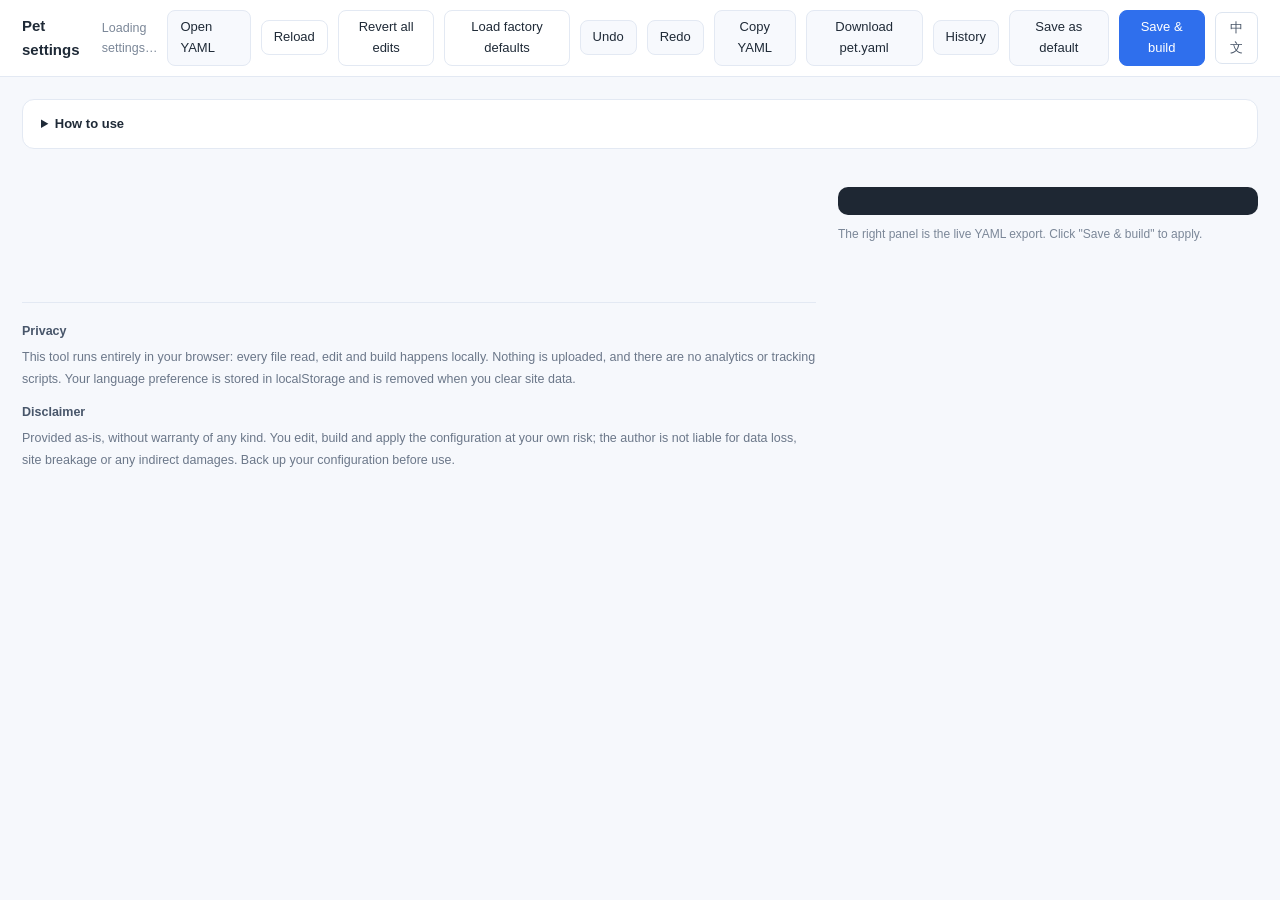
==== commit 43beee65: "feat(i18n): 八个页面完整中英双语；本地服务改用纯 Node；修两个 bug 界面双语 - 字典 228 → 809 条；config/zone/rules/copy/demo/vars/d" ====
--- a/config-editor.html
+++ b/config-editor.html
@@ -4,7 +4,7 @@
 <meta charset="utf-8">
 <meta name="viewport" content="width=device-width, initial-scale=1">
     <link rel="icon" href="data:,">
-<title>宠物配置</title>
+<title data-i18n="宠物配置">宠物配置</title>
 <style>
     :root {
         color-scheme: light;
@@ -155,7 +155,7 @@
     if (document.getElementById('noServerNote')) return;
     const d = document.createElement('div');
     d.id = 'noServerNote';
-    d.textContent = '未连接本地服务（双击打开的页面不能写盘）：可以浏览和编辑，改完点「下载 pet.yaml」或「复制 YAML」存回去。';
+    d.textContent = T('未连接本地服务（双击打开的页面不能写盘）：可以浏览和编辑，改完点「下载 pet.yaml」或「复制 YAML」存回去。');
     d.style.cssText = 'position:fixed;left:50%;bottom:16px;transform:translateX(-50%);z-index:200;' +
         'background:#1f2a37;color:#fff;font:12.5px/1.6 -apple-system,"Segoe UI","Microsoft YaHei",sans-serif;' +
         'padding:7px 14px;border-radius:18px;box-shadow:0 6px 20px rgba(20,40,80,.25)';
@@ -188,9 +188,8 @@
             <span class="petbarnote" id="petNote"></span>
         </div>
         <div class="banner" id="banner">
-            读不到 <code>config/pet.yaml</code>（双击打开或没有本地服务）。点顶部「打开 YAML」选择它，
-            或把内容粘到下面。
-            <textarea id="pasteYaml" placeholder="粘贴 pet.yaml 全文…"></textarea>
+            <span data-i18n="cfg.bannerLead">读不到 config/pet.yaml（双击打开或没有本地服务）。点顶部「打开 YAML」选择它，或把内容粘到下面。</span>
+            <textarea id="pasteYaml" data-i18n-placeholder="cfg.pasteHint" placeholder="粘贴 pet.yaml 全文…"></textarea>
             <button onclick="parsePaste()" data-i18n="cfg.parsePaste">解析粘贴内容</button>
         </div>
         <div id="form"></div>
@@ -233,7 +232,7 @@
 
 function adoptDoc(loaded) {
     if (isCollection(loaded)) {
-        if (!loaded.pets.length) throw new Error('pets 是空的');
+        if (!loaded.pets.length) throw new Error(T('pets 是空的'));
         doc = loaded;
         const want = loaded.active || (loaded.pets[0] && loaded.pets[0].id);
         const hit = loaded.pets.find((x) => x && x.id === want) || loaded.pets[0];
@@ -370,7 +369,7 @@
         title: '身份',
         desc: '它在对话里怎么称呼自己，以及状态存在哪个键下面。' +
               '她说的话不在这一页，去 <a href="copy-editor.html">文案编辑</a>；' +
-              '那边的每一条都支持 {pet} 等占位符（名字、时间、标题、标签……），改名字会自动跟着变。',
+              T('那边的每一条都支持 {pet} 等占位符（名字、时间、标题、标签……），改名字会自动跟着变。'),
         fields: [
             { path: ['persona', 'name'], label: '名字', hint: '对话标题与自称；写进 persona.name。文案里用 {pet} 引用它', type: 'text' },
             { path: ['name'], label: '内部标识', hint: '只用于日志与兜底，改它不会改称呼', type: 'text' },
@@ -1074,7 +1073,7 @@
             ? window.jsyaml.dump(target, { lineWidth: 100, noRefs: true })
             : JSON.stringify(target, null, 2);
     } catch (e) {
-        out.textContent = '导出失败：' + e.message;
+        out.textContent = T('导出失败：') + e.message;
     }
 }
 
@@ -1104,7 +1103,7 @@
             __st2.dataset.suffix = ' ' + file.name;
             __st2.textContent = (window.PetI18n ? PetI18n.s('msg.loaded') : '已读取') + ' ' + file.name;
         } catch (e) {
-            alert('解析失败：' + e.message);
+            alert(T('解析失败：') + e.message);
         }
     };
     reader.readAsText(file, 'utf-8');
@@ -1143,16 +1142,16 @@
     const diskHash = await currentFileSha1(rel);
     if (!diskHash || !baseHash || diskHash === baseHash) return true;
     return confirm(
-        '磁盘上的 ' + rel + ' 在你打开这个页面之后被改过（另一个标签页，或者手工编辑）。\n\n' +
-        '现在保存会用页面里的内容覆盖它，那些改动会丢。\n' +
+        T('磁盘上的 ') + rel + ' 在你打开这个页面之后被改过（另一个标签页，或者手工编辑）。\n\n' +
+        T('现在保存会用页面里的内容覆盖它，那些改动会丢。\n') +
         '建议先取消，点「重新读取」，再重新改一遍。\n\n' +
-        '仍然要保存吗？'
+        T('仍然要保存吗？')
     );
 }
 
 async function reload() {
     const status = document.getElementById('status');
-    status.textContent = '正在读取…';
+    status.textContent = T('正在读取…');
     try {
         const res = await fetch('config/pet.yaml?ts=' + Date.now());
         if (!res.ok) throw new Error('HTTP ' + res.status);
@@ -1167,7 +1166,7 @@
         __st.dataset.suffix = ' config/pet.yaml';
         __st.textContent = (window.PetI18n ? PetI18n.s('msg.loaded') : '已读取') + ' config/pet.yaml';
     } catch (e) {
-        status.textContent = '读不到配置文件，请粘贴内容';
+        status.textContent = T('读不到配置文件，请粘贴内容');
         document.getElementById('banner').style.display = 'block';
     }
 }
@@ -1180,19 +1179,19 @@
         document.getElementById('banner').style.display = 'none';
         render();
         resetHistory();
-        document.getElementById('status').textContent = '已从粘贴内容读取';
+        document.getElementById('status').textContent = T('已从粘贴内容读取');
     } catch (e) {
-        alert('解析失败：' + e.message);
+        alert(T('解析失败：') + e.message);
     }
 }
 
 function resetAll() {
     if (!base) return;
-    if (!confirm('把所有项恢复成刚读取时的值？')) return;
+    if (!confirm(T('把所有项恢复成刚读取时的值？'))) return;
     cfg = JSON.parse(JSON.stringify(base));
     render();
     pushHistory();
-    document.getElementById('status').textContent = '已恢复';
+    document.getElementById('status').textContent = T('已恢复');
 }
 
 /* 恢复出厂默认：读 config/pet.default.yaml 装进编辑器，不直接写盘 */
@@ -1215,8 +1214,8 @@
 function copyYaml() {
     const text = document.getElementById('yaml').textContent;
     navigator.clipboard.writeText(text)
-        .then(() => { document.getElementById('status').textContent = 'YAML 已复制到剪贴板'; })
-        .catch(() => { document.getElementById('status').textContent = '复制失败，请手动选中右侧内容'; });
+        .then(() => { document.getElementById('status').textContent = T('YAML 已复制到剪贴板'); })
+        .catch(() => { document.getElementById('status').textContent = T('复制失败，请手动选中右侧内容'); });
 }
 
 async function saveAndBuild() {
@@ -1227,7 +1226,7 @@
 
     status.textContent = window.PetI18n ? PetI18n.s('msg.saving') : '正在保存…';
     if (!(await confirmOverwrite('config/pet.yaml'))) {
-        status.textContent = '已取消保存：磁盘文件已被改过，请先点「重新读取」';
+        status.textContent = T('已取消保存：磁盘文件已被改过，请先点「重新读取」');
         return;
     }
     try {
@@ -1239,7 +1238,7 @@
             body: JSON.stringify({ path: 'config/pet.yaml', content: yamlText })
         });
         const saveRes = await save.json();
-        if (!saveRes.ok) throw new Error(saveRes.error || '保存失败');
+        if (!saveRes.ok) throw new Error(saveRes.error || T('保存失败'));
 
         status.textContent = window.PetI18n ? PetI18n.s('msg.saving') : '正在保存…';
         if (!(await hasServer())) return;
@@ -1288,7 +1287,7 @@
     a.download = 'pet.yaml';
     a.click();
     URL.revokeObjectURL(a.href);
-    document.getElementById('status').textContent = '已下载 pet.yaml';
+    document.getElementById('status').textContent = T('已下载 pet.yaml');
 }
 
 loadAssets().then(reload);
@@ -1336,12 +1335,12 @@
     const modal = document.getElementById('histModal');
     const list = document.getElementById('histList');
     modal.style.display = 'block';
-    list.textContent = '读取中…';
+    list.textContent = T('读取中…');
     try {
         if (!(await hasServer())) return;
     const res = await fetch('/api/backups');
         const data = await res.json();
-        if (!data.items || !data.items.length) { list.textContent = '还没有备份。'; return; }
+        if (!data.items || !data.items.length) { list.textContent = T('还没有备份。'); return; }
         list.innerHTML = '';
         data.items.forEach(function (it) {
             const row = document.createElement('div');
@@ -1360,12 +1359,12 @@
             list.appendChild(row);
         });
     } catch (e) {
-        list.textContent = '需要本地服务器（双击 start.bat 后打开本页）。';
+        list.textContent = T('需要本地服务器（双击 start.bat 后打开本页）。');
     }
 }
 
 async function restoreBackup(name) {
-    if (!confirm('用这份备份覆盖当前配置？当前版本会先被备份。')) return;
+    if (!confirm(T('用这份备份覆盖当前配置？当前版本会先被备份。'))) return;
     if (!(await hasServer())) return;
     if (!(await ensureWriteAllowed())) return;
     const res = await fetch('/api/restore', {
@@ -1376,10 +1375,10 @@
     const data = await res.json();
     document.getElementById('histModal').style.display = 'none';
     if (data.ok) {
-        document.getElementById('status').textContent = '已恢复 ' + name + '，正在重新读取…';
+        document.getElementById('status').textContent = T('已恢复 ') + name + T('，正在重新读取…');
         await reload();
     } else {
-        document.getElementById('status').textContent = '恢复失败：' + (data.error || '');
+        document.getElementById('status').textContent = T('恢复失败：') + (data.error || '');
     }
 }
 </script>
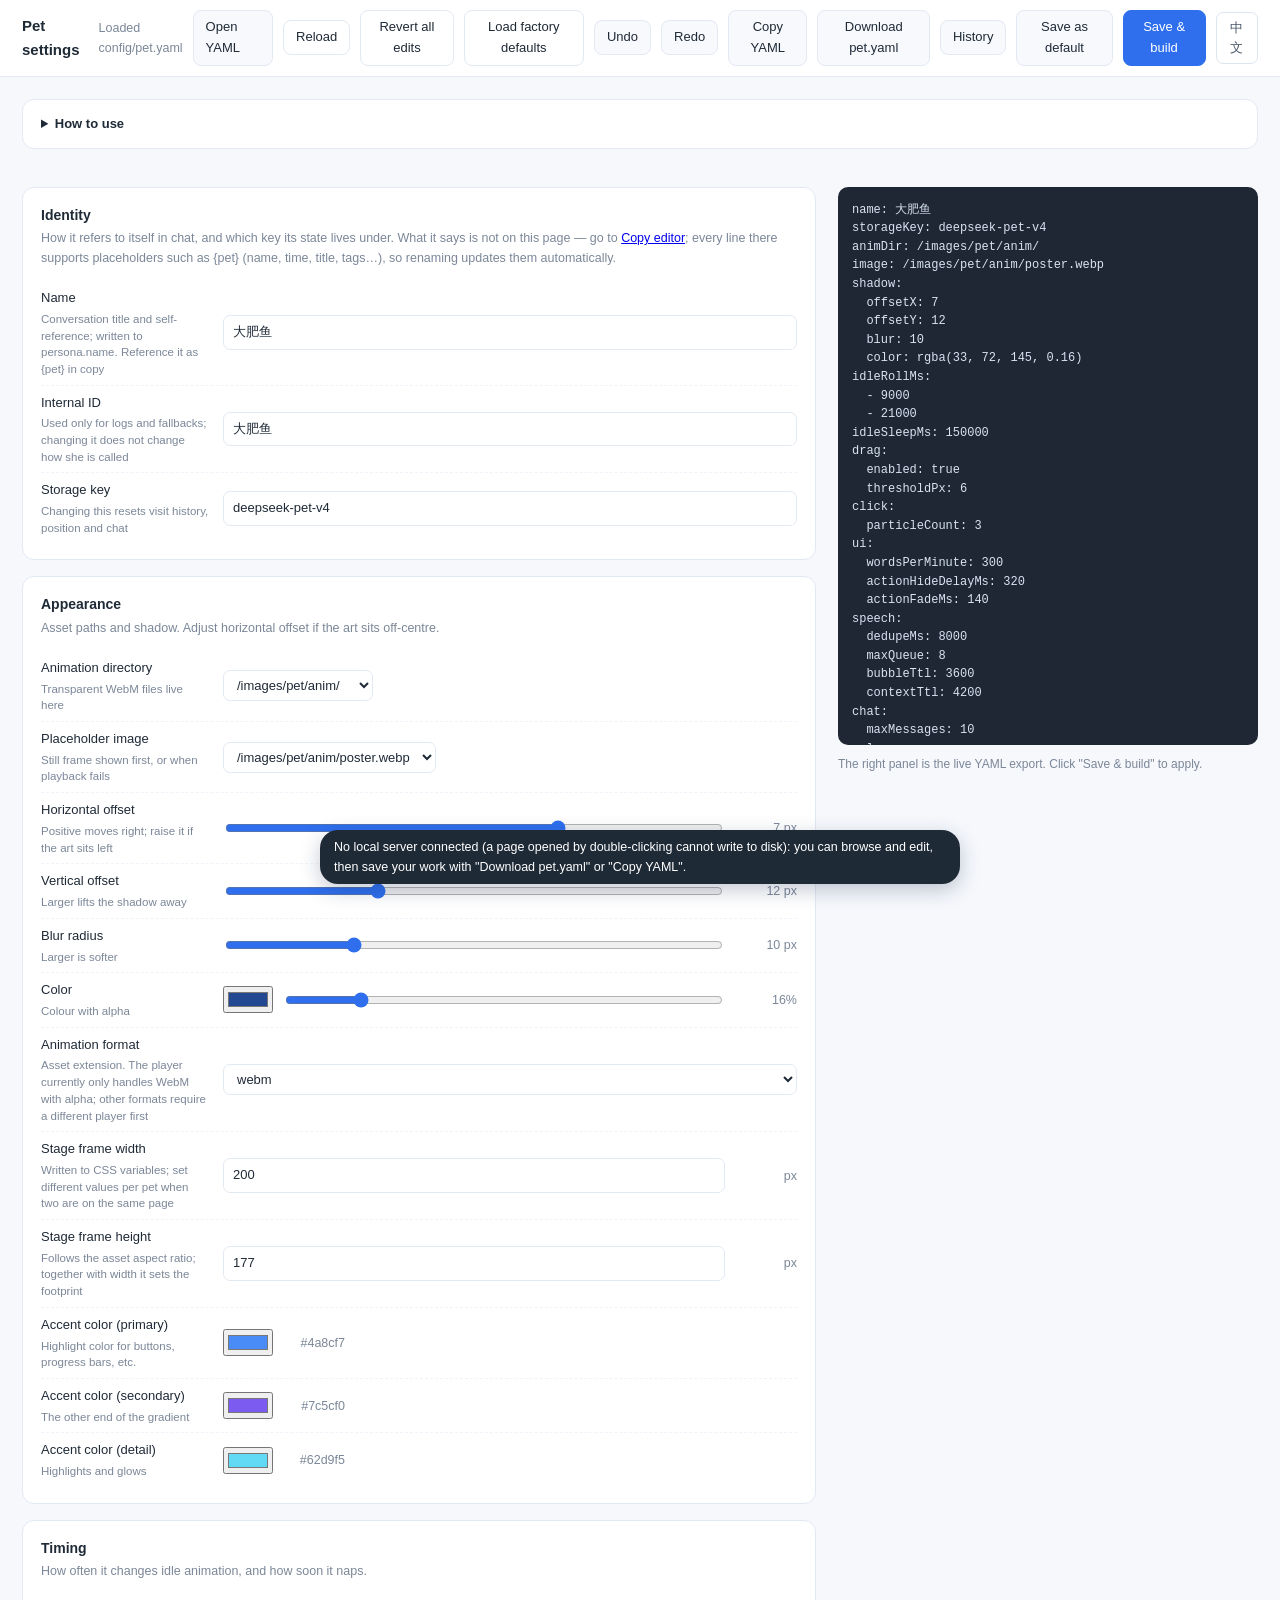
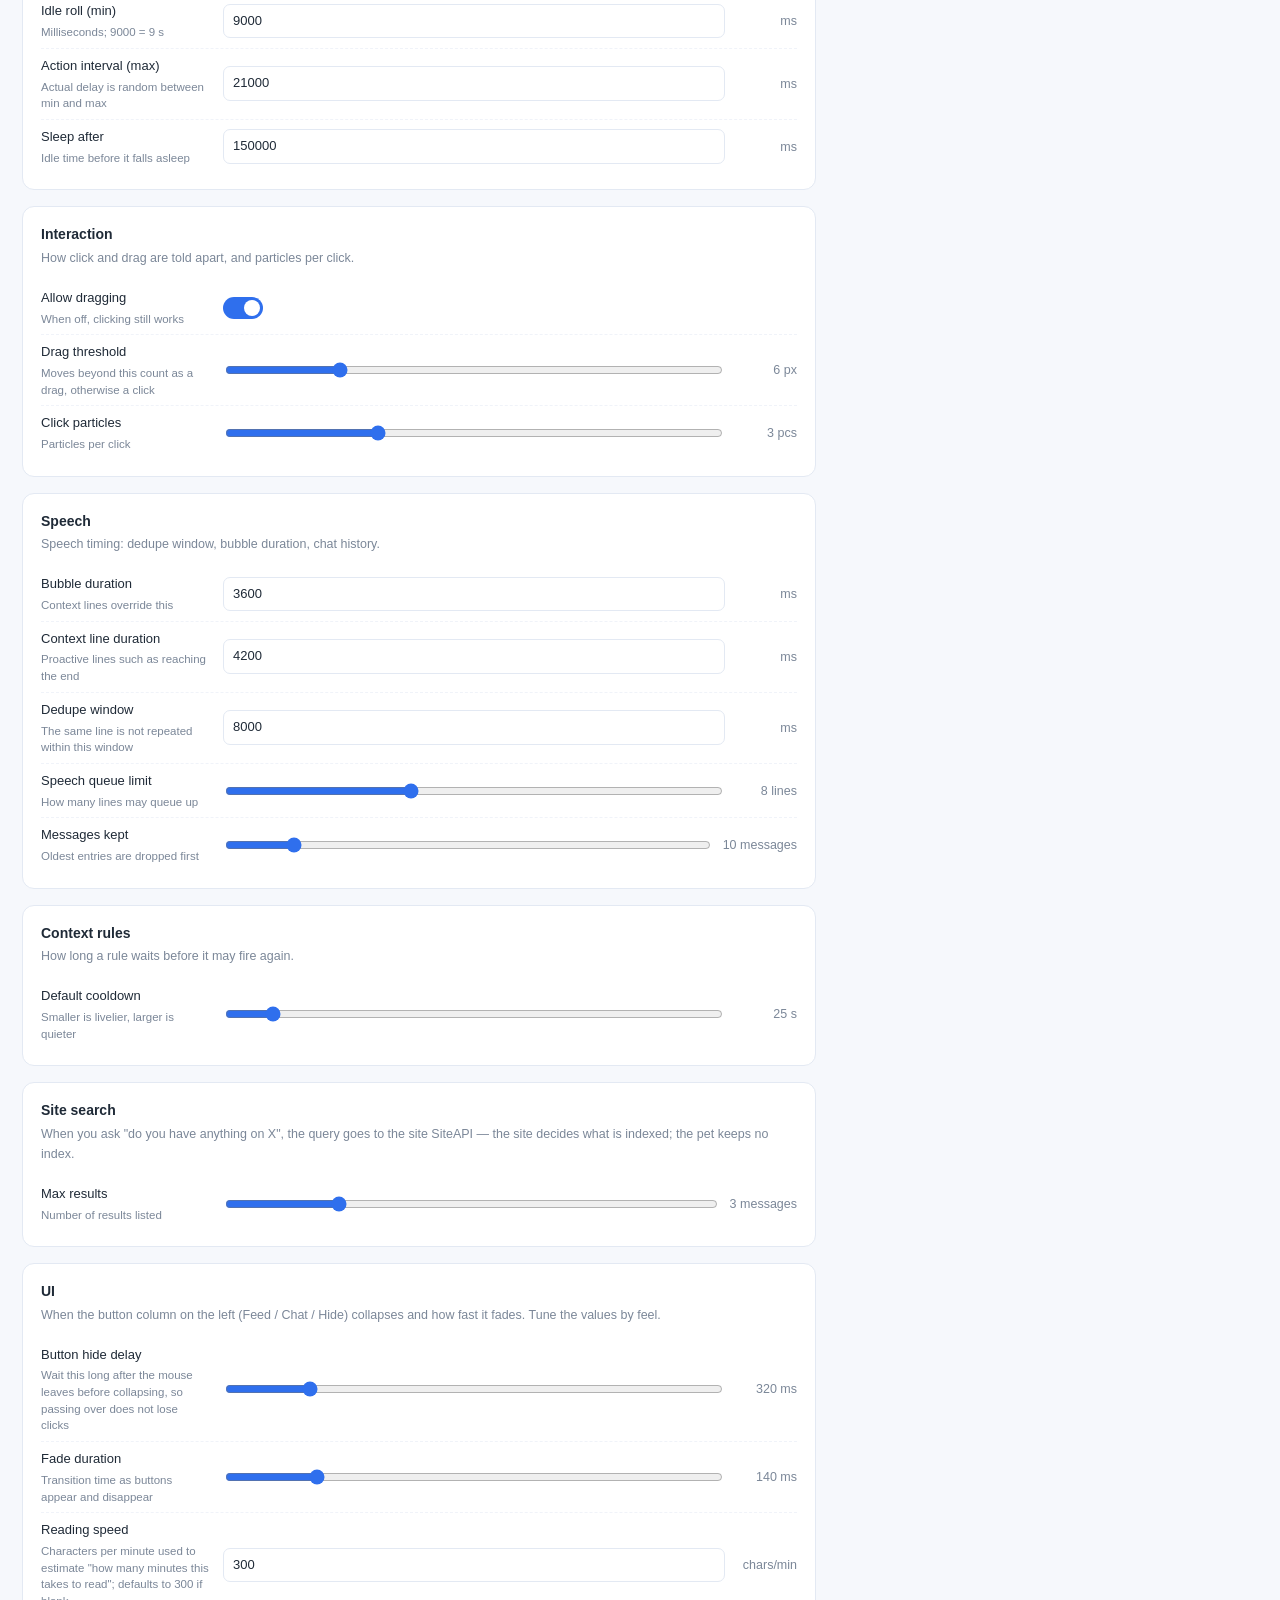
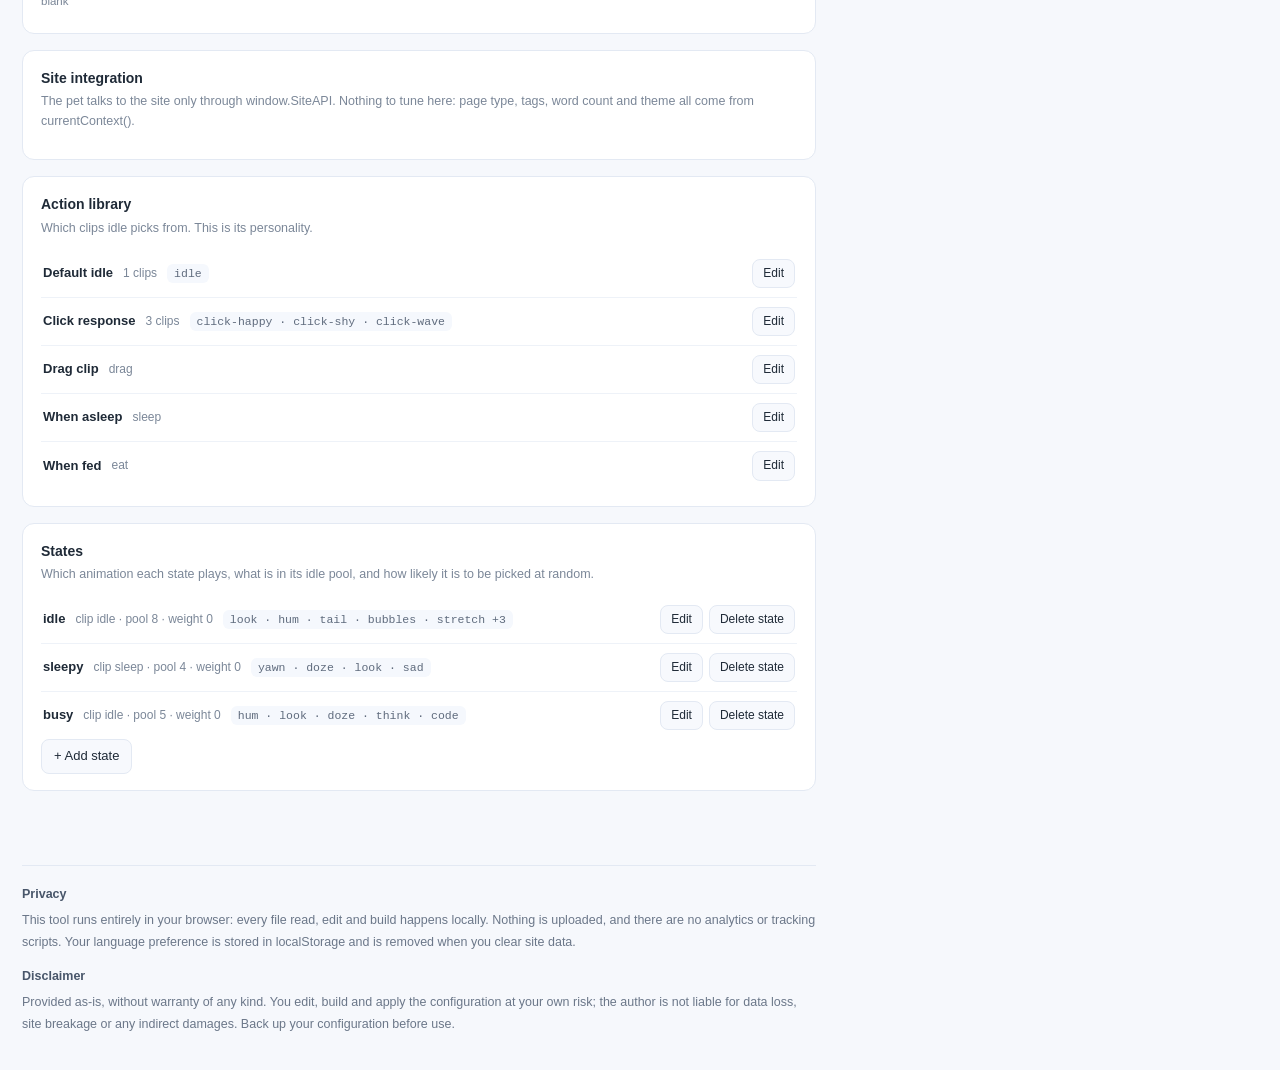
==== commit cba82707: "fix: T 声明在使用点之后导致四个编辑器 TDZ 白屏（v1.0.5 回归） - config/zone/rules/copy 四个编辑器的 const T 提至脚本首行 - demo/tests" ====
--- a/config-editor.html
+++ b/config-editor.html
@@ -135,6 +135,7 @@
     .legal p { margin:0; }
 </style>
 <script>
+const T = (x) => (window.PetI18n ? PetI18n.t(x) : x);
 /* ---------- 本地服务探测 ----------
  * 三个编辑器里凡是要走 /api/* 的能力（列素材、写盘、编译）都只有本地服务提供。
  * 发行包可能被放在任何静态托管下，这里先探一次：探不到就整段跳过，
@@ -367,9 +368,9 @@
 const SCHEMA = [
     {
         title: '身份',
-        desc: '它在对话里怎么称呼自己，以及状态存在哪个键下面。' +
+        desc: T('它在对话里怎么称呼自己，以及状态存在哪个键下面。' +
               '她说的话不在这一页，去 <a href="copy-editor.html">文案编辑</a>；' +
-              T('那边的每一条都支持 {pet} 等占位符（名字、时间、标题、标签……），改名字会自动跟着变。'),
+              '那边的每一条都支持 {pet} 等占位符（名字、时间、标题、标签……），改名字会自动跟着变。'),
         fields: [
             { path: ['persona', 'name'], label: '名字', hint: '对话标题与自称；写进 persona.name。文案里用 {pet} 引用它', type: 'text' },
             { path: ['name'], label: '内部标识', hint: '只用于日志与兜底，改它不会改称呼', type: 'text' },
@@ -456,7 +457,6 @@
 
 /* ---------------- 路径读写 ---------------- */
 
-const T = (x) => (window.PetI18n ? PetI18n.t(x) : x);
 
 /* 磁盘上真实存在的素材：能选就不让人手打 */
 const ASSETS = { clips: [], images: [], json: [], dirs: [] };
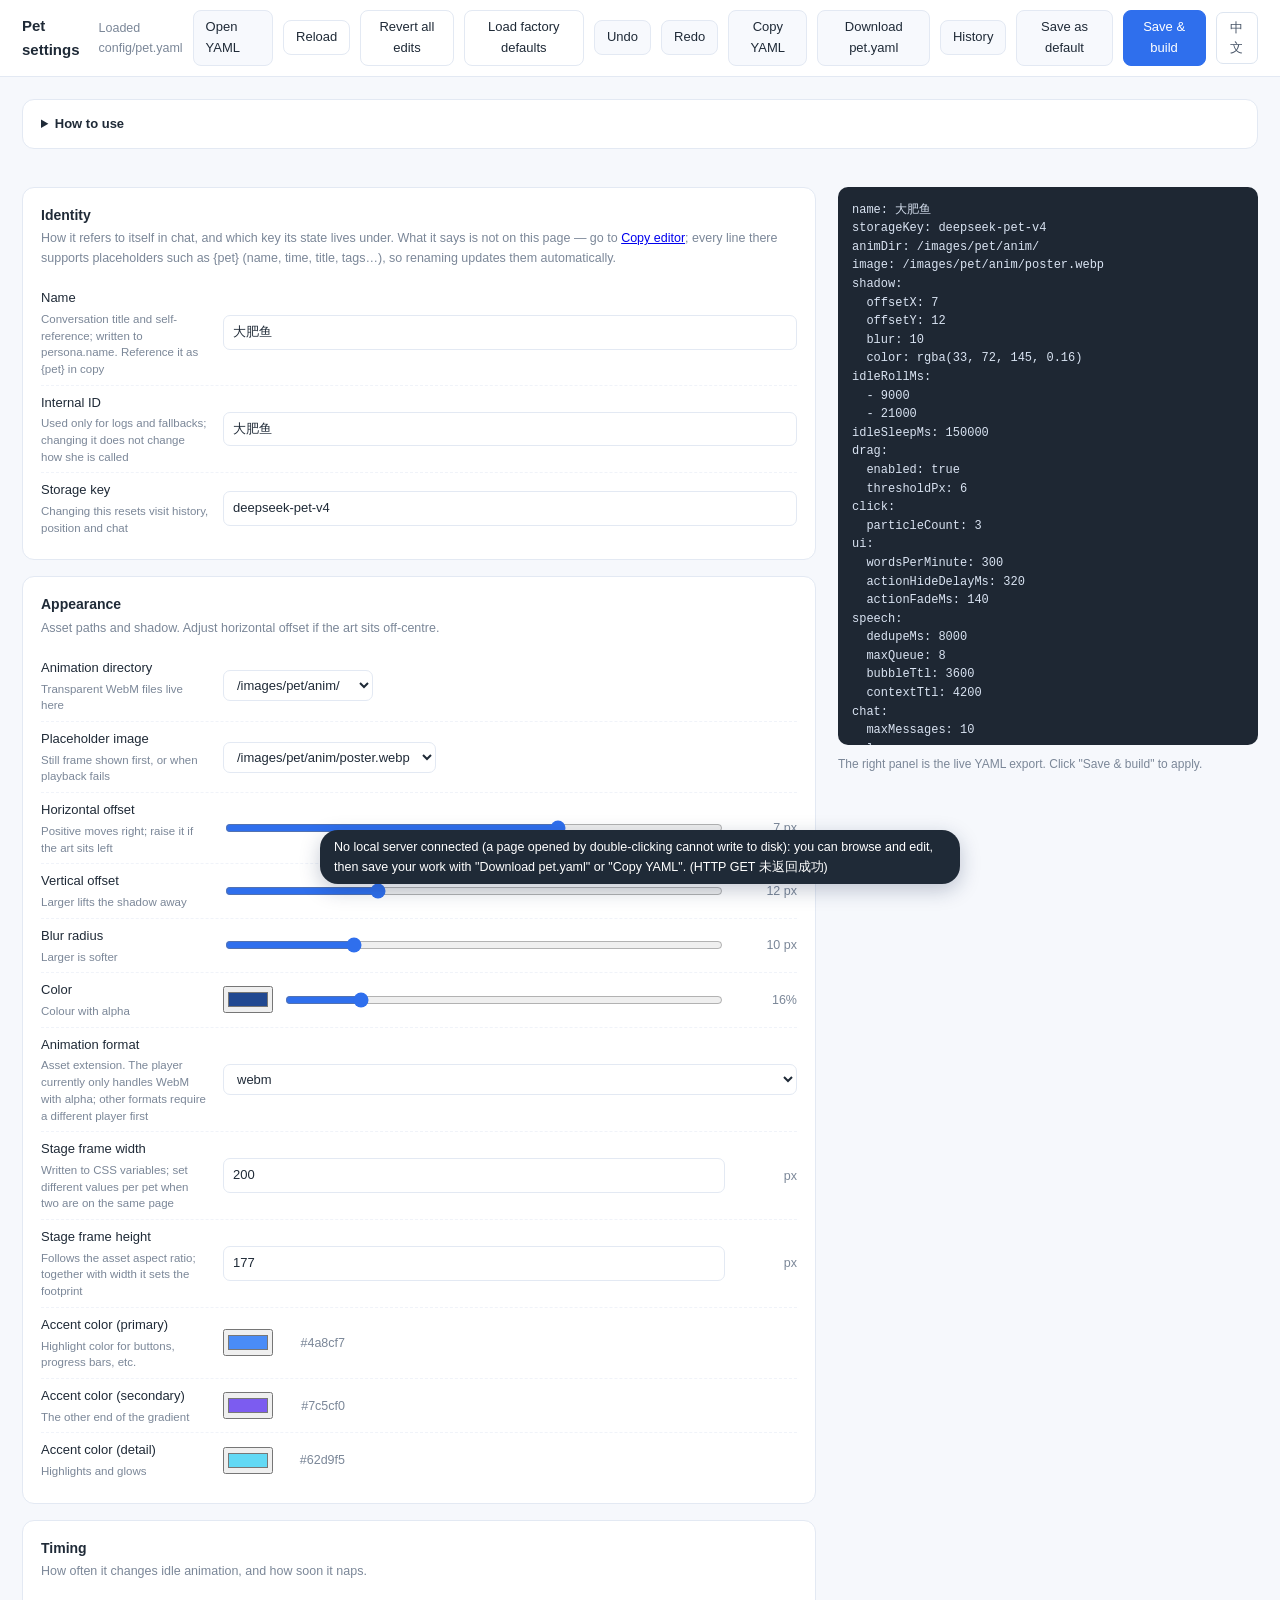
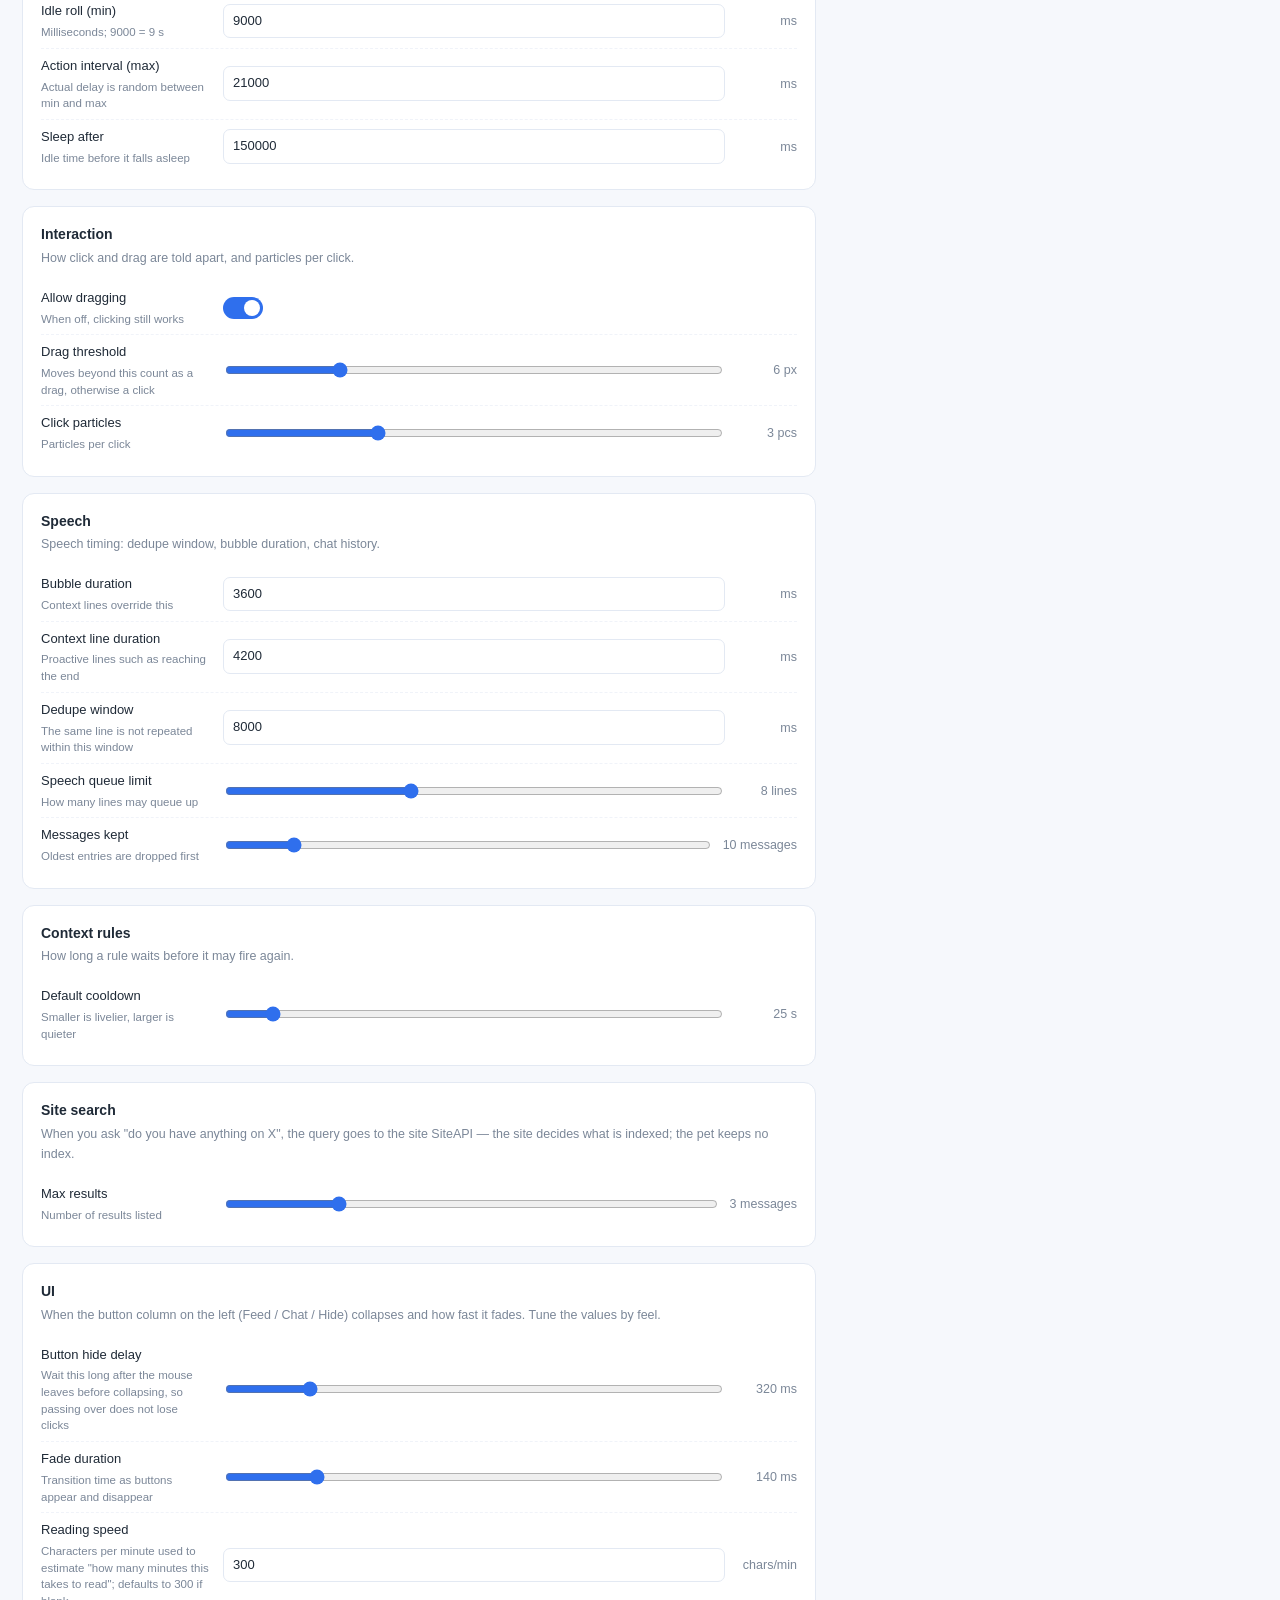
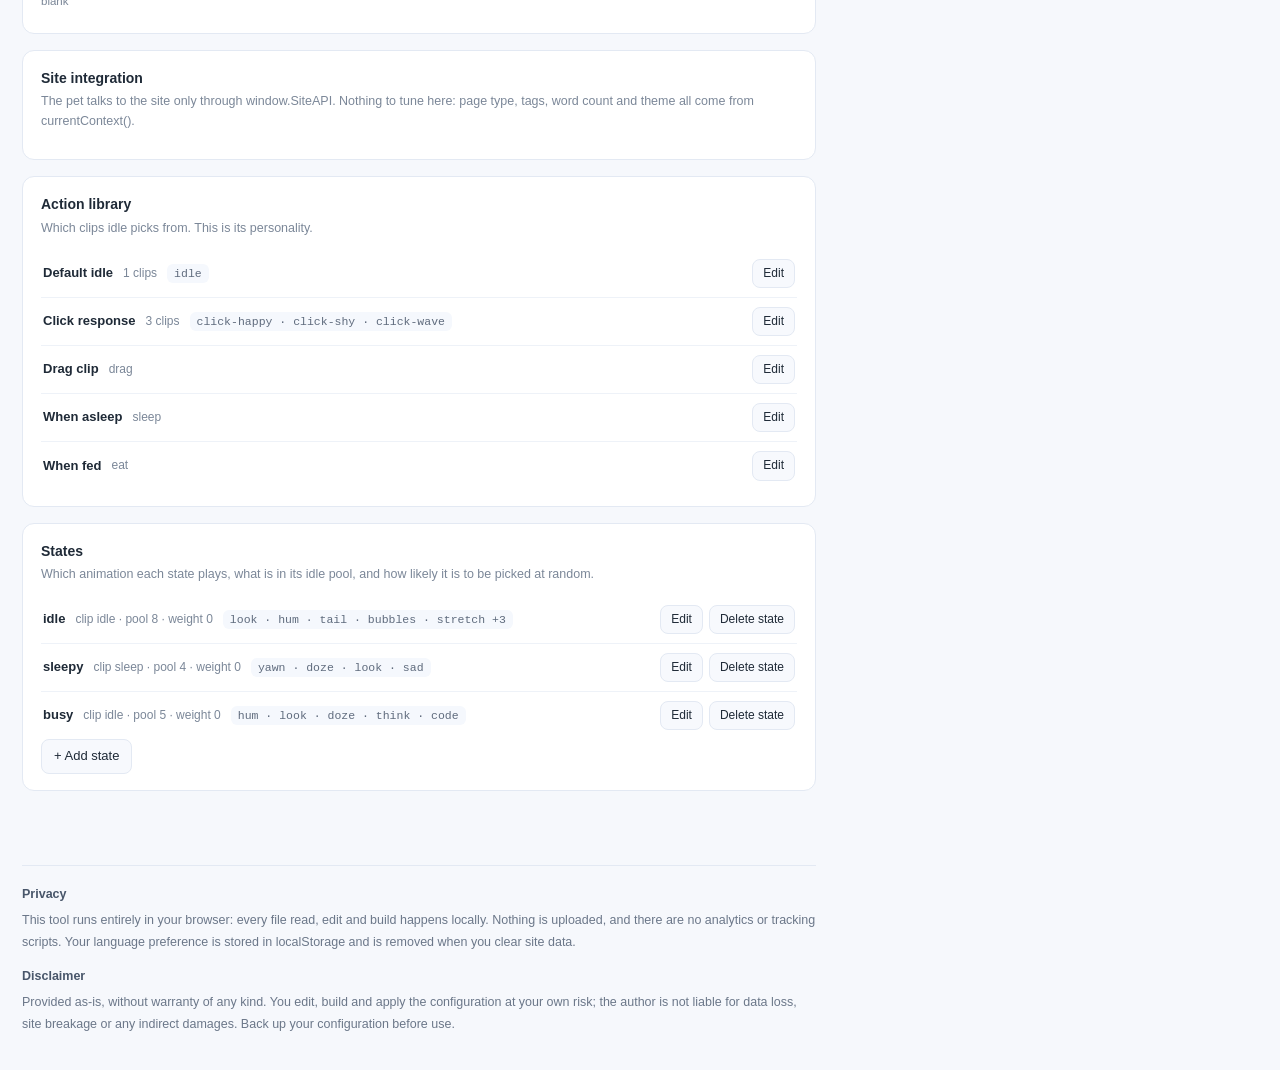
==== commit 09ecb098: "fix: 探活过脆导致 start.bat 打开仍提示未连接本地服务 - hasServer 由单次 HEAD 改为 HEAD/HEAD/GET/GET 四次重试（最长 600ms） - 提示条附探测" ====
--- a/config-editor.html
+++ b/config-editor.html
@@ -141,22 +141,44 @@
  * 发行包可能被放在任何静态托管下，这里先探一次：探不到就整段跳过，
  * 不再逐个接口撞 404，界面上给一句提示，其余功能照常可用。 */
 let SERVER_OK = null;
+let SERVER_WHY = '';           /* 探测失败的原因，显示在提示里，便于排查 */
+async function probeOnce(method) {
+    const r = await fetch('/api/version', { cache: 'no-store', method: method });
+    return r.ok;
+}
 async function hasServer() {
     if (SERVER_OK !== null) return SERVER_OK;
-    try {
-        const r = await fetch('/api/version', { cache: 'no-store', method: 'HEAD' });
-        SERVER_OK = r.ok;
-    } catch (e) {
-        SERVER_OK = false;
-    }
-    if (!SERVER_OK) noteNoServer();
-    return SERVER_OK;
+    /* HEAD 可能落到正在关闭的 keep-alive 连接上，或撞上服务刚启动的瞬间。
+     * 因此：失败重试两次（间隔 150ms），HEAD 不行再回退 GET。
+     * 只有三种都失败才认定「没有服务」——避免误报。 */
+    const attempts = [
+        ['HEAD', 0], ['HEAD', 150], ['GET', 0], ['GET', 300]
+    ];
+    for (let i = 0; i < attempts.length; i += 1) {
+        const method = attempts[i][0];
+        const wait = attempts[i][1];
+        if (wait) await new Promise(function (r) { setTimeout(r, wait); });
+        try {
+            if (await probeOnce(method)) {
+                SERVER_OK = true;
+                SERVER_WHY = '';
+                return true;
+            }
+            SERVER_WHY = 'HTTP ' + method + ' 未返回成功';
+        } catch (e) {
+            SERVER_WHY = (e && e.message) || 'net error';
+        }
+    }
+    SERVER_OK = false;
+    noteNoServer();
+    return false;
 }
 function noteNoServer() {
     if (document.getElementById('noServerNote')) return;
     const d = document.createElement('div');
     d.id = 'noServerNote';
-    d.textContent = T('未连接本地服务（双击打开的页面不能写盘）：可以浏览和编辑，改完点「下载 pet.yaml」或「复制 YAML」存回去。');
+    d.textContent = T('未连接本地服务（双击打开的页面不能写盘）：可以浏览和编辑，改完点「下载 pet.yaml」或「复制 YAML」存回去。') + (SERVER_WHY ? ' (' + SERVER_WHY + ')' : '');
+
     d.style.cssText = 'position:fixed;left:50%;bottom:16px;transform:translateX(-50%);z-index:200;' +
         'background:#1f2a37;color:#fff;font:12.5px/1.6 -apple-system,"Segoe UI","Microsoft YaHei",sans-serif;' +
         'padding:7px 14px;border-radius:18px;box-shadow:0 6px 20px rgba(20,40,80,.25)';
